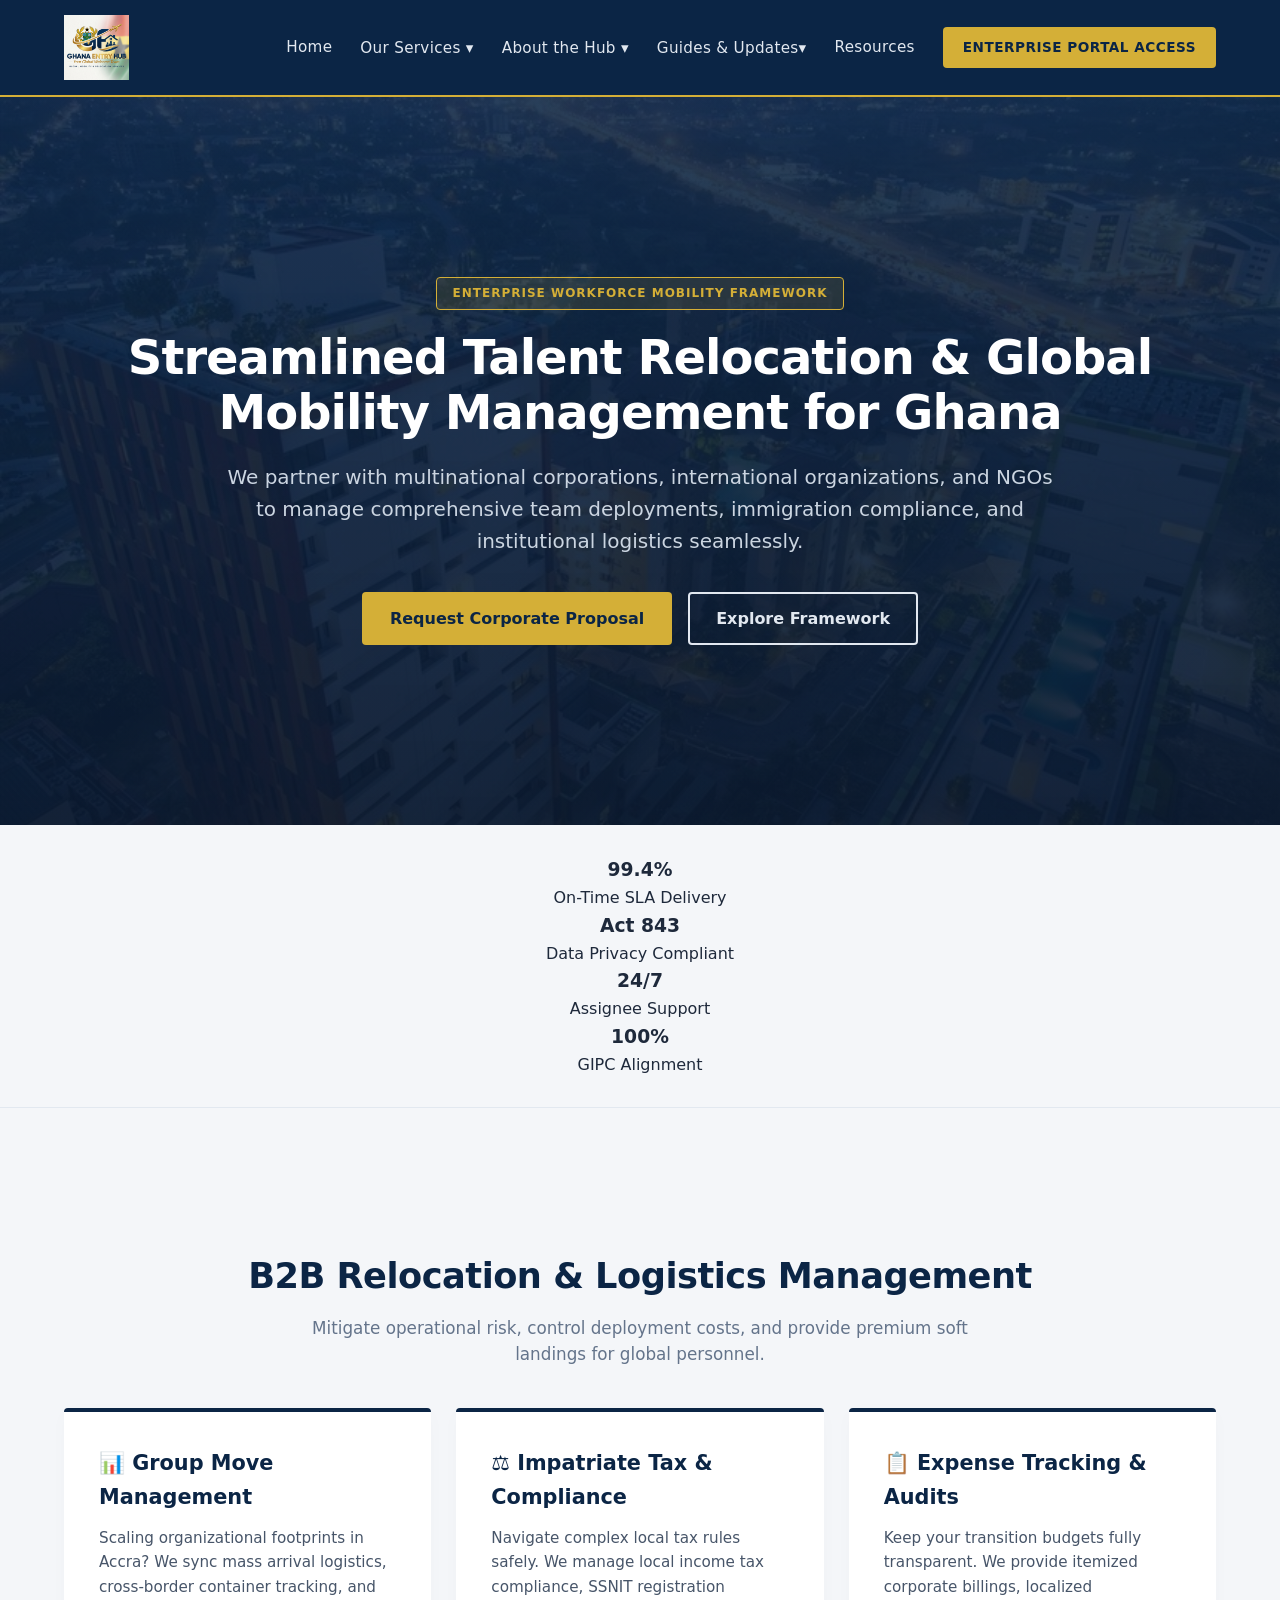
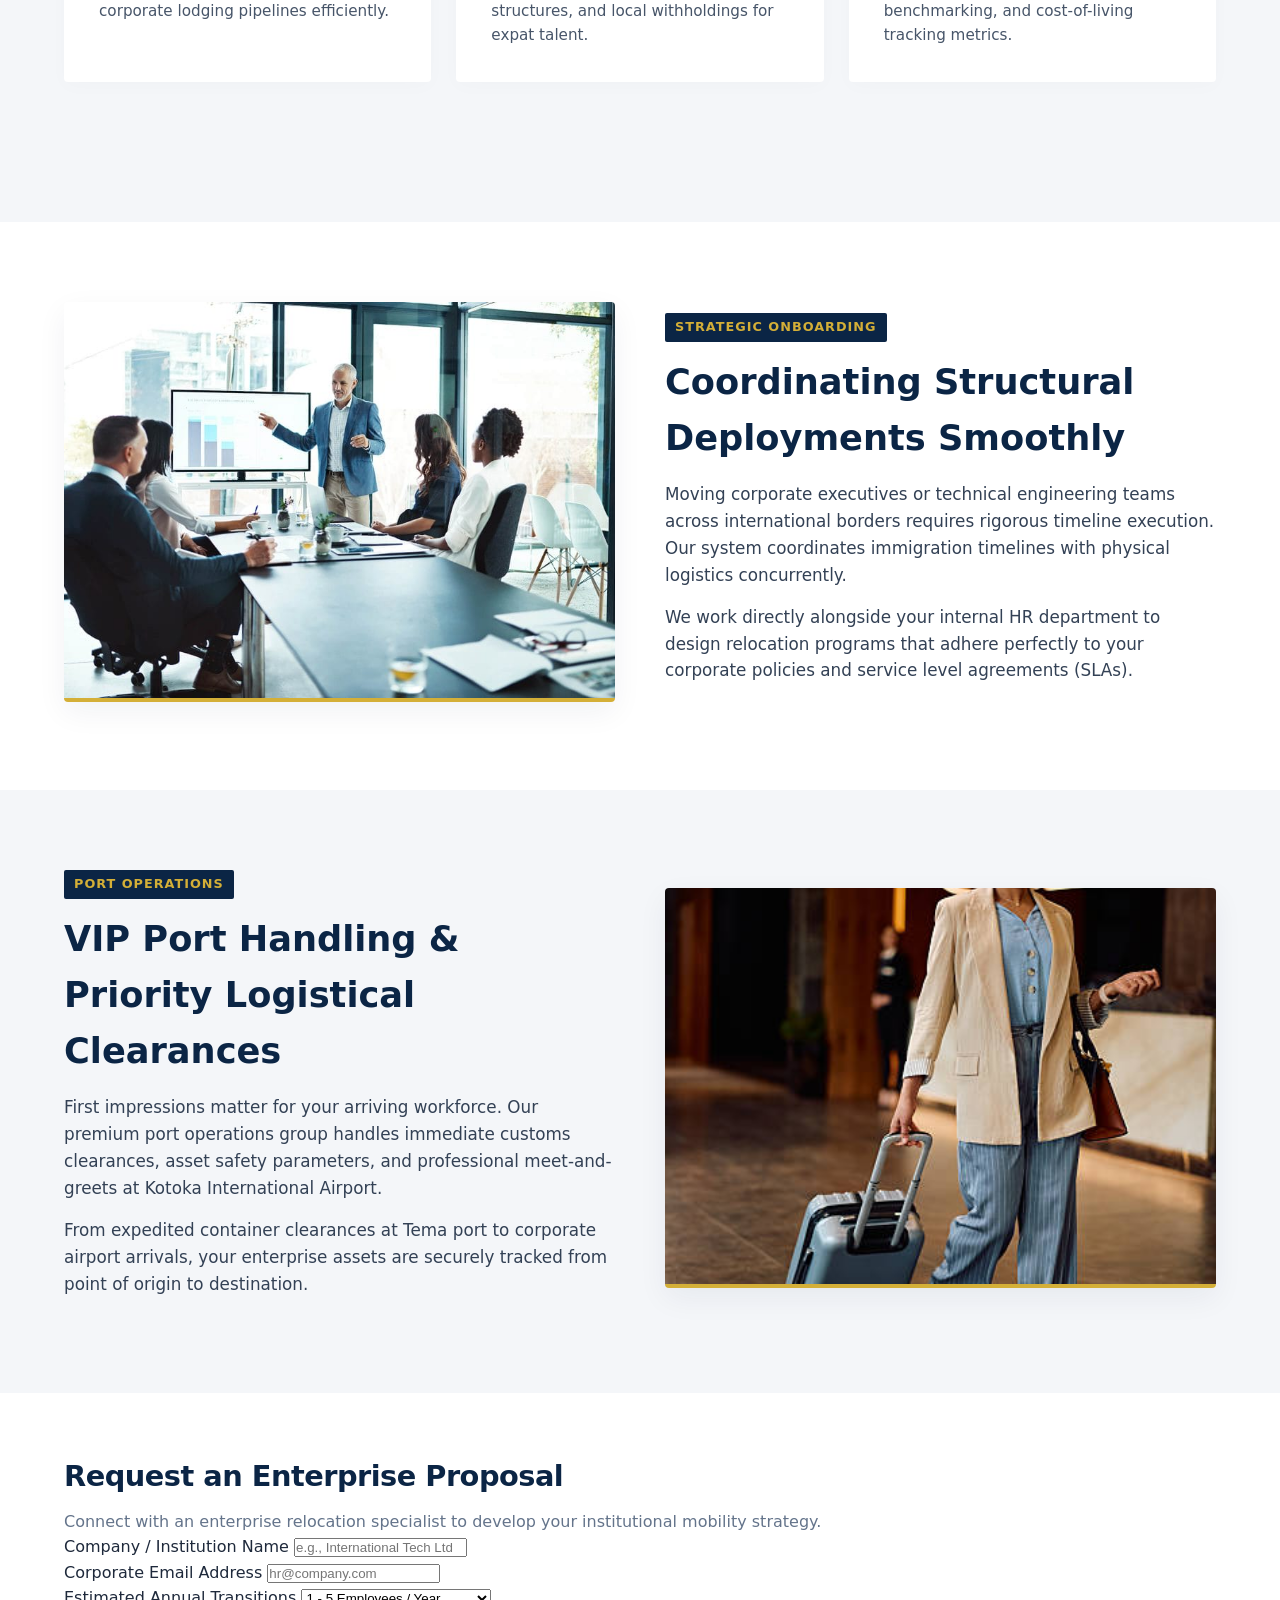
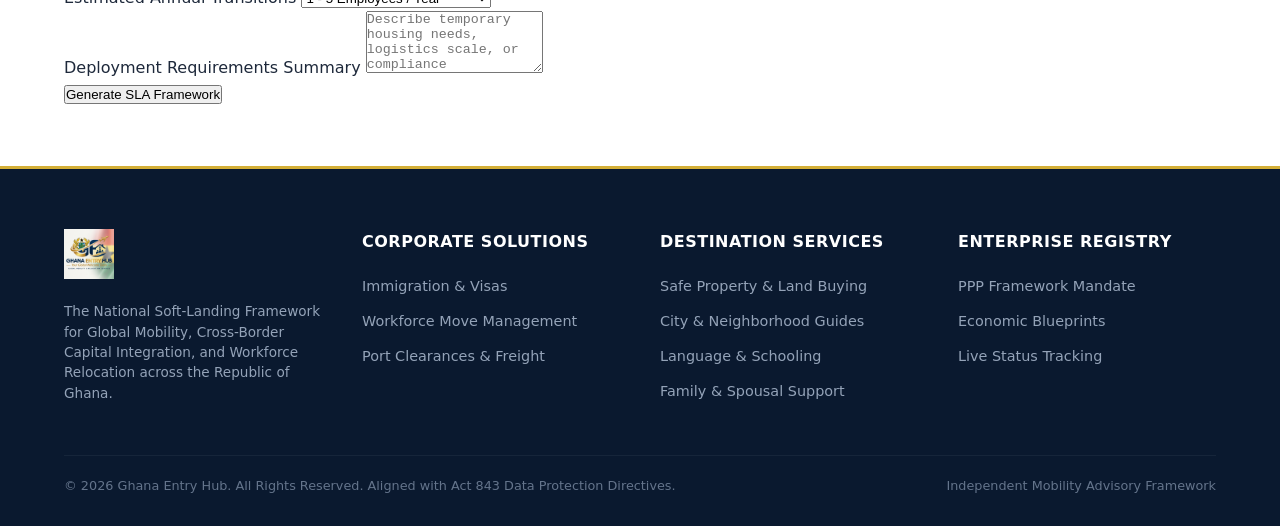
==== corporate-mobility.html @ da9f439f "feat: complete global mobility migration and integrate master corporate footer across structural pag" ====
<!DOCTYPE html>
<html lang="en">
<head>
    <meta charset="UTF-8">
    <meta name="viewport" content="width=device-width, initial-scale=1.0">
    <title>Corporate Move Management & Global Mobility | Ghana Entry Hub</title>
    <meta name="description" content="Streamlined workforce relocation, corporate tax compliance, and end-to-end global mobility management for multinational companies and organizations in Ghana.">
    <link rel="stylesheet" href="style.css">
</head>
<body>

    <!-- Institutional Header Navigation Bar -->
    <nav class="site-navbar">
        <div class="nav-container">
            <a href="index.html" class="logo-link">
                <img src="assets/Ghanaentryhub-logo.jpg.jpg" alt="Ghana Entry Hub Emblem" class="site-logo">
            </a>
            <div class="nav-links-right">
                <a href="index.html" class="nav-item">Home</a>
                
                <!-- Global Mobility Services Dropdown Node -->
<div class="nav-dropdown">
    <a href="#" class="nav-item dropbtn">Our Services ▾</a>
    <div class="dropdown-content">
        <!-- Technical & B2B Compliance Paths -->
        <a href="immigration.html">Immigration & Visa Policy</a>
        <a href="corporate-mobility.html">Corporate Relocation & VIP Support</a>
        <a href="move-logistics.html">Move Logistics & Port Clearance</a>
        
        <!-- Lifestyle & Relocation Paths -->
        <a href="real-estate.html">Safe Property & Land Buying</a>
        <a href="neighborhoods.html">City & Neighborhood Guides</a>
        <a href="education.html">Language & School Enrollment</a>
        <a href="family-integration.html">Family & Spousal Support</a>
    </div>
</div>


                <div class="nav-dropdown">
                    <a href="#" class="nav-item dropbtn">About the Hub ▾</a>
                    <div class="dropdown-content">
                        <a href="index.html#nkrumah-doctrine">The Nkrumah Doctrine & Mission</a>
                        <a href="partnership-mandate.html">Public-Private Partnership Mandate</a>
                    </div>
                </div>

                <!-- Legislative Updates Node -->
                <div class="nav-dropdown">
                    <a href="#" class="nav-item dropbtn"> Guides & Updates▾</a>
                    <div class="dropdown-content">
                        <a href="resources.html">National Economic Repository (Blueprints)</a>
                        <a href="immigration.html#act-843">Act 843 Regulatory Compliance Bulletins</a>
                    </div>
                </div>
                <a href="resources.html" class="nav-item">Resources</a>
                <a href="#proposals" class="btn-nav-cta">Enterprise Portal Access</a>
            </div>
        </div>
    </nav>

    <!-- Corporate Mobility Hero Module -->
    <header class="hero-gateway" style="background: linear-gradient(rgba(11, 37, 69, 0.88), rgba(10, 25, 47, 0.93)), url('assets/corporate-hero.jpg.jpg') no-repeat center center/cover;">
        <div class="container">
            <span class="badge-state">Enterprise Workforce Mobility Framework</span>
            <h1>Streamlined Talent Relocation & Global Mobility Management for Ghana</h1>
            <p>We partner with multinational corporations, international organizations, and NGOs to manage comprehensive team deployments, immigration compliance, and institutional logistics seamlessly.</p>
            <div class="cta-group">
                <a href="#proposals" class="btn-primary-blueprint">Request Corporate Proposal</a>
                <a href="#features" class="btn-secondary-blueprint">Explore Framework</a>
            </div>
        </div>
    </header>

    <!-- Numeric Trust Board -->
    <div class="alignment-console metrics-theme">
        <div class="metrics-row">
            <div class="metric-node">
                <h3>99.4%</h3>
                <span>On-Time SLA Delivery</span>
            </div>
            <div class="metric-node">
                <h3>Act 843</h3>
                <span>Data Privacy Compliant</span>
            </div>
            <div class="metric-node">
                <h3>24/7</h3>
                <span>Assignee Support</span>
            </div>
            <div class="metric-node">
                <h3>100%</h3>
                <span>GIPC Alignment</span>
            </div>
        </div>
    </div>

    <!-- Core Enterprise Mobility Matrix -->
    <section id="features" class="matrix-section">
        <div class="container">
            <h2 class="section-title">B2B Relocation & Logistics Management</h2>
            <p class="section-subtitle">Mitigate operational risk, control deployment costs, and provide premium soft landings for global personnel.</p>
            
            <div class="matrix-grid">
                <!-- Service Card 1 -->
                <div class="framework-card">
                    <h3>📊 Group Move Management</h3>
                    <p>Scaling organizational footprints in Accra? We sync mass arrival logistics, cross-border container tracking, and corporate lodging pipelines efficiently.</p>
                </div>
                <!-- Service Card 2 -->
                <div class="framework-card">
                    <h3>⚖️ Impatriate Tax & Compliance</h3>
                    <p>Navigate complex local tax rules safely. We manage local income tax compliance, SSNIT registration structures, and local withholdings for expat talent.</p>
                </div>
                <!-- Service Card 3 -->
                <div class="framework-card">
                    <h3>📋 Expense Tracking & Audits</h3>
                    <p>Keep your transition budgets fully transparent. We provide itemized corporate billings, localized benchmarking, and cost-of-living tracking metrics.</p>
                </div>
            </div>
        </div>
    </section>

    <!-- Operational Split-Screen Modules -->
    <section class="split-framework-section">
        <div class="container-split">
            <div class="split-image">
                <img src="assets/group-move.jpg.jpg" alt="Corporate global mobility onboarding strategies">
            </div>
            <div class="split-text">
                <span class="institution-tag">Strategic Onboarding</span>
                <h2>Coordinating Structural Deployments Smoothly</h2>
                <p>Moving corporate executives or technical engineering teams across international borders requires rigorous timeline execution. Our system coordinates immigration timelines with physical logistics concurrently.</p>
                <p>We work directly alongside your internal HR department to design relocation programs that adhere perfectly to your corporate policies and service level agreements (SLAs).</p>
            </div>
        </div>
    </section>

    <section class="split-framework-section alt-bg">
        <div class="container-split" style="direction: rtl;">
            <div class="split-image" style="direction: ltr;">
                <img src="assets/airport-handling.jpg.jpg" alt="VIP secure transfer protocols at Kotoka Airport">
            </div>
            <div class="split-text" style="direction: ltr;">
                <span class="institution-tag">Port Operations</span>
                <h2>VIP Port Handling & Priority Logistical Clearances</h2>
                <p>First impressions matter for your arriving workforce. Our premium port operations group handles immediate customs clearances, asset safety parameters, and professional meet-and-greets at Kotoka International Airport.</p>
                <p>From expedited container clearances at Tema port to corporate airport arrivals, your enterprise assets are securely tracked from point of origin to destination.</p>
            </div>
        </div>
    </section>

    <!-- B2B Procurement Form Module -->
    <section id="proposals" class="procurement-panel">
        <div class="container">
            <div class="form-card-anchor">
                <h2 class="section-title" style="font-size: 1.8rem; text-align: left;">Request an Enterprise Proposal</h2>
                <p style="color: var(--text-muted); margin-top: 5px;">Connect with an enterprise relocation specialist to develop your institutional mobility strategy.</p>
                
                <form class="corporate-intake-form">
                    <div class="form-row-node">
                        <label>Company / Institution Name</label>
                        <input type="text" placeholder="e.g., International Tech Ltd" required>
                    </div>
                    <div class="form-row-node">
                        <label>Corporate Email Address</label>
                        <input type="email" placeholder="hr@company.com" required>
                    </div>
                    <div class="form-row-node">
                        <label>Estimated Annual Transitions</label>
                        <select required>
                            <option value="1-5">1 - 5 Employees / Year</option>
                            <option value="6-20">6 - 20 Employees / Year</option>
                            <option value="20+">20+ Enterprise Scale Moves</option>
                        </select>
                    </div>
                    <div class="form-row-node">
                        <label>Deployment Requirements Summary</label>
                        <textarea rows="4" placeholder="Describe temporary housing needs, logistics scale, or compliance consultation windows..."></textarea>
                    </div>
                    <button type="submit" class="btn-form-submit">Generate SLA Framework</button>
                </form>
            </div>
        </div>
    </section>
     <!-- Master Institutional Footer -->
    <footer class="site-footer">
        <div class="footer-container">
            <div class="footer-brand">
                <img src="assets/Ghanaentryhub-logo.jpg.jpg" alt="Ghana Entry Hub Emblem" style="height: 50px; width: auto; object-fit: contain;">
                <p>The National Soft-Landing Framework for Global Mobility, Cross-Border Capital Integration, and Workforce Relocation across the Republic of Ghana.</p>
            </div>
            <div class="footer-links-col">
                <h4>Corporate Solutions</h4>
                <ul>
                    <li><a href="immigration.html">Immigration & Visas</a></li>
                    <li><a href="corporate-mobility.html">Workforce Move Management</a></li>
                    <li><a href="move-logistics.html">Port Clearances & Freight</a></li>
                </ul>
            </div>
            <div class="footer-links-col">
                <h4>Destination Services</h4>
                <ul>
                    <li><a href="real-estate.html">Safe Property & Land Buying</a></li>
                    <li><a href="neighborhoods.html">City & Neighborhood Guides</a></li>
                    <li><a href="education.html">Language & Schooling</a></li>
                    <li><a href="family-integration.html">Family & Spousal Support</a></li>
                </ul>
            </div>
            <div class="footer-links-col">
                <h4>Enterprise Registry</h4>
                <ul>
                    <li><a href="partnership-mandate.html">PPP Framework Mandate</a></li>
                    <li><a href="resources.html">Economic Blueprints</a></li>
                    <li><a href="visa-tracking.html">Live Status Tracking</a></li>
                </ul>
            </div>
        </div>
        <div class="footer-bottom">
            <p>&copy; 2026 Ghana Entry Hub. All Rights Reserved. Aligned with Act 843 Data Protection Directives.</p>
            <p>Independent Mobility Advisory Framework</p>
        </div>
    </footer>

</body>
</html>
---- style.css ----
/* ==========================================================================
   GHANA ENTRY HUB - UNIFIED GLOBAL BRAND SHEET (style.css)
   ========================================================================== */

:root {
  --primary: #0B2545;       /* Institutional Navy Blue */
  --secondary: #D4AF37;     /* Dignified Gold Accent */
  --dark: #0A192F;          /* Deep Administration Matte */
  --light: #F4F6F9;         /* Sovereign Ministry Grey */
  --white: #FFFFFF;
  --text-dark: #1E293B;
  --text-muted: #64748B;
}

* {
  box-sizing: border-box;
  margin: 0;
  padding: 0;
}

body {
  font-family: 'Segoe UI', system-ui, -apple-system, sans-serif;
  line-height: 1.6;
  color: var(--text-dark);
  background-color: var(--white);
}

/* --- Institutional Header Navigation Bar --- */
.site-navbar {
  background-color: var(--primary);
  padding: 15px 0;
  border-bottom: 2px solid var(--secondary);
  position: sticky;
  top: 0;
  z-index: 10000;
  width: 100%;
}

.nav-container {
  width: 90%;
  max-width: 1200px;
  margin: 0 auto;
  display: flex;
  align-items: center;
  justify-content: space-between;
}

.site-logo {
  height: 65px;
  width: auto;
  display: block;
  object-fit: contain;
}

.logo-link {
  display: inline-block;
}

.nav-links-right {
  display: flex;
  align-items: center;
  gap: 28px; /* Optimized spacing for corporate dropdown layout */
}

.nav-item {
  color: #E2E8F0;
  text-decoration: none;
  font-weight: 500;
  font-size: 0.95rem;
  letter-spacing: 0.3px;
  transition: color 0.2s ease;
}

.nav-item:hover, .nav-item.active {
  color: var(--secondary);
}

.btn-nav-cta {
  background-color: var(--secondary);
  color: var(--primary);
  padding: 10px 20px;
  text-decoration: none;
  font-weight: 700;
  border-radius: 4px;
  font-size: 0.85rem;
  text-transform: uppercase;
  letter-spacing: 0.5px;
  transition: opacity 0.2s ease;
}

.btn-nav-cta:hover {
  opacity: 0.9;
}

/* --- Corporate Dropdown Architecture (Cartus/SIRVA Style Alignment) --- */
.nav-dropdown {
  position: relative;
  display: inline-block;
}

.dropbtn {
  cursor: pointer;
  padding: 5px 0;
}

.dropdown-content {
  display: none;
  position: absolute;
  background-color: var(--primary);
  min-width: 280px;
  box-shadow: 0px 8px 24px rgba(10, 25, 47, 0.15);
  border: 1px solid rgba(255, 255, 255, 0.1);
  border-top: 3px solid var(--secondary);
  border-radius: 4px;
  z-index: 10001;
  top: 100%;
  left: 0;
  margin-top: 10px;
}

.dropdown-content a {
  color: #E2E8F0;
  padding: 12px 20px;
  text-decoration: none;
  display: block;
  font-size: 0.88rem;
  font-weight: 500;
  transition: all 0.2s ease;
  border-bottom: 1px solid rgba(255, 255, 255, 0.05);
}

.dropdown-content a:last-child {
  border-bottom: none;
}

.dropdown-content a:hover {
  background-color: var(--dark);
  color: var(--secondary);
  padding-left: 25px;
}

/* Activate Toggle Handshake on Hover */
.nav-dropdown:hover .dropdown-content {
  display: block;
}

/* --- Core Layout Containers --- */
.container {
  width: 90%;
  max-width: 1200px;
  margin: 0 auto;
  padding: 60px 0;
}

.section-title {
  text-align: center;
  font-size: 2.2rem;
  font-weight: 800;
  color: var(--primary);
  margin-bottom: 10px;
  letter-spacing: -0.5px;
}

.section-subtitle {
  text-align: center;
  color: var(--text-muted);
  max-width: 700px;
  margin: 0 auto 40px auto;
  font-size: 1.05rem;
}

/* --- Sovereign Hero Portal Layout --- */
header.hero-gateway {
  background: linear-gradient(rgba(11, 37, 69, 0.9), rgba(10, 25, 47, 0.92)), 
              url('assets/executive-arrives-droping-off-plane.jpg.jpg') no-repeat center center/cover;
  color: var(--white);
  text-align: center;
  padding: 120px 0;
}

.badge-state {
  background: rgba(212, 175, 55, 0.12);
  color: var(--secondary);
  border: 1px solid var(--secondary);
  padding: 6px 16px;
  border-radius: 4px;
  font-weight: 700;
  font-size: 0.75rem;
  text-transform: uppercase;
  letter-spacing: 1px;
  display: inline-block;
  margin-bottom: 20px;
}

header.hero-gateway h1 {
  font-size: 3rem;
  margin-bottom: 20px;
  font-weight: 800;
  line-height: 1.15;
  letter-spacing: -1px;
}

header.hero-gateway p {
  font-size: 1.25rem;
  max-width: 850px;
  margin: 0 auto 35px auto;
  color: #CBD5E1;
}

.cta-group {
  display: flex;
  gap: 16px;
  justify-content: center;
}

.btn-primary-blueprint {
  background-color: var(--secondary);
  color: var(--primary);
  padding: 14px 28px;
  text-decoration: none;
  font-weight: 700;
  border-radius: 4px;
  font-size: 1rem;
}

.btn-secondary-blueprint {
  border: 2px solid #E2E8F0;
  color: #E2E8F0;
  padding: 12px 26px;
  text-decoration: none;
  font-weight: 700;
  border-radius: 4px;
  font-size: 1rem;
  transition: all 0.2s;
}

.btn-secondary-blueprint:hover {
  background-color: var(--white);
  color: var(--primary);
}

/* --- Institutional Alignment Grid Console --- */
.alignment-console {
  background-color: var(--light);
  padding: 30px 0;
  border-bottom: 1px solid #E2E8F0;
  text-align: center;
}

.alignment-console p {
  font-size: 0.8rem;
  text-transform: uppercase;
  font-weight: 700;
  color: var(--primary);
  letter-spacing: 1.5px;
  margin-bottom: 20px;
}

.logo-alignment-grid {
  display: flex;
  flex-wrap: wrap;
  justify-content: center;
  align-items: center;
  gap: 40px;
  max-width: 1000px;
  margin: 0 auto;
}

.alignment-badge-card {
  display: flex;
  flex-direction: column;
  align-items: center;
  width: 160px;
}

.alignment-logo {
  height: 60px;
  width: auto;
  object-fit: contain;
  filter: grayscale(100%);
  opacity: 0.7;
  transition: all 0.3s ease;
  margin-bottom: 8px;
}

.alignment-badge-card:hover .alignment-logo {
  filter: grayscale(0%);
  opacity: 1;
}

.logo-label {
  font-size: 0.7rem;
  font-weight: 700;
  color: var(--text-muted);
  text-transform: uppercase;
  text-align: center;
}

/* --- Split Framework Columns --- */
.split-framework-section {
  padding: 80px 0;
  background-color: var(--white);
}

.split-framework-section.alt-bg {
  background-color: var(--light);
}

.container-split {
  display: grid;
  grid-template-columns: repeat(auto-fit, minmax(450px, 1fr));
  gap: 50px;
  width: 90%;
  max-width: 1200px;
  margin: 0 auto;
  align-items: center;
}

.split-image img {
  width: 100%;
  height: 400px;
  object-fit: cover;
  border-radius: 4px;
  box-shadow: 0 10px 30px rgba(11, 37, 69, 0.06);
  border-bottom: 4px solid var(--secondary);
}

.split-text .institution-tag {
  color: var(--secondary);
  font-weight: 700;
  text-transform: uppercase;
  font-size: 0.8rem;
  letter-spacing: 1px;
  background-color: var(--primary);
  padding: 4px 10px;
  border-radius: 2px;
  display: inline-block;
  margin-bottom: 12px;
}

.split-text h2 {
  font-size: 2.2rem;
  color: var(--primary);
  margin-bottom: 15px;
  font-weight: 800;
}

.split-text p {
  color: #334155;
  font-size: 1.05rem;
  margin-bottom: 15px;
}

/* --- Framework Matrix System --- */
.matrix-section {
  background-color: var(--light);
  padding: 80px 0;
}

.matrix-grid {
  display: grid;
  grid-template-columns: repeat(auto-fit, minmax(320px, 1fr));
  gap: 25px;
}

.framework-card {
  background: var(--white);
  padding: 35px;
  border-radius: 4px;
  box-shadow: 0 4px 20px rgba(0, 0, 0, 0.02);
  border-top: 4px solid var(--primary);
}

.framework-card h3 {
  margin-bottom: 12px;
  color: var(--primary);
  font-size: 1.3rem;
  font-weight: 700;
}

.framework-card p {
  color: #475569;
  font-size: 0.95rem;
}

.checkmark-matrix-list {
  list-style: none;
  margin-top: 15px;
}

.checkmark-matrix-list li {
  margin-bottom: 10px;
  font-weight: 600;
  color: var(--text-dark);
  font-size: 0.95rem;
}

/* --- Intake Module Grid --- */
.intake-section {
  background: var(--white);
  padding: 80px 0;
}

.intake-container {
  display: grid;
  grid-template-columns: repeat(auto-fit, minmax(450px, 1fr));
  gap: 40px;
  margin-top: 20px;
}

.secure-intake-form {
  background-color: var(--light);
  padding: 35px;
  border-radius: 4px;
  border: 1px solid #E2E8F0;
}

.secure-intake-form h3 {
  margin-bottom: 20px;
  color: var(--primary);
  font-size: 1.35rem;
  border-bottom: 2px solid var(--secondary);
  padding-bottom: 8px;
  font-weight: 700;
}

.secure-intake-form label {
  display: block;
  margin-top: 15px;
  font-weight: 600;
  font-size: 0.85rem;
  color: var(--primary);
  text-transform: uppercase;
}

.secure-intake-form input, .secure-intake-form textarea {
  width: 100%;
  padding: 12px;
  margin-top: 6px;
  border: 1px solid #CBD5E1;
  border-radius: 4px;
  font-size: 1rem;
  background: var(--white);
}

.btn-submit-secure {
  background-color: var(--primary);
  color: var(--white);
  width: 100%;
  padding: 14px;
  border: none;
  border-radius: 4px;
  font-weight: 700;
  font-size: 1rem;
  cursor: pointer;
  margin-top: 25px;
  text-transform: uppercase;
  letter-spacing: 0.5px;
}

.sync-briefing-box {
  background-color: var(--light);
  border: 1px solid #E2E8F0;
  padding: 35px;
  border-radius: 4px;
  display: flex;
  flex-direction: column;
  justify-content: center;
}

.sync-briefing-box h3 {
  font-size: 1.3rem;
  margin-bottom: 12px;
  color: var(--primary);
}

.box-narrative {
  color: #334155;
  font-size: 1rem;
  line-height: 1.6;
  margin-bottom: 15px;
}

.accent-gold-weight {
  color: #B8860B;
  font-weight: 700;
}

.sovereign-security-callout {
  font-size: 0.85rem;
  color: var(--text-dark);
  background: var(--white);
  padding: 15px;
  border-radius: 4px;
  border-left: 4px solid var(--secondary);
  margin-top: 10px;
}

.btn-gateway-manual {
  display: block;
  text-align: center;
  text-decoration: none;
  margin-top: 20px;
  background-color: var(--primary);
  color: var(--white);
  padding: 14px 20px;
  font-weight: 700;
  border-radius: 4px;
  font-size: 1rem;
  text-transform: uppercase;
}

.btn-gateway-manual:hover {
  background-color: var(--dark);
}

.audit-notes {
  font-size: 0.8rem;
  color: var(--text-muted);
  margin-top: 20px;
text-align: center;
}
/* --- Footer Platform --- */
footer.state-footer {
background-color: var(--dark);
color: #94A3B8;
font-size: 0.9rem;
border-top: 4px solid var(--primary);
}
.container-footer {
width: 90%;
max-width: 1200px;
margin: 0 auto;
padding: 30px 0;
text-align: center;
}
/* --- WhatsApp Communications Layer --- */
.whatsapp-communication-channel {
position: fixed;
bottom: 30px;
right: 30px;
background-color: #25D366;
color: var(--white);
text-decoration: none;
padding: 14px 24px;
border-radius: 4px;
display: flex;
align-items: center;
gap: 12px;
font-weight: 700;
font-size: 0.95rem;
box-shadow: 0 8px 24px rgba(37, 211, 102, 0.25);
z-index: 99999;
}
@media (max-width: 992px) {
.logo-alignment-grid { gap: 20px; }
.alignment-badge-card { width: 45%; }
}
@media (max-width: 768px) {
.nav-container { flex-direction: column; gap: 15px; }
.nav-links-right { flex-wrap: wrap; justify-content: center; gap: 15px; }
.container-split { grid-template-columns: 1fr; }
header.hero-gateway h1 { font-size: 2.2rem; }
}
/* --- Master Corporate Footer Sheet --- */
.site-footer {
  background-color: var(--dark);
  border-top: 3px solid var(--secondary);
  color: #CBD5E1;
  padding: 60px 0 30px 0;
  font-size: 0.9rem;
}

.footer-container {
  width: 90%;
  max-width: 1200px;
  margin: 0 auto;
  display: grid;
  grid-template-columns: repeat(auto-fit, minmax(220px, 1fr));
  gap: 40px;
}

.footer-brand p {
  margin-top: 15px;
  font-size: 0.85rem;
  color: #94A3B8;
  line-height: 1.5;
}

.footer-links-col h4 {
  color: var(--white);
  font-size: 1rem;
  font-weight: 700;
  margin-bottom: 20px;
  text-transform: uppercase;
  letter-spacing: 0.5px;
}

.footer-links-col ul {
  list-style: none;
}

.footer-links-col ul li {
  margin-bottom: 12px;
}

.footer-links-col ul li a {
  color: #94A3B8;
  text-decoration: none;
  transition: color 0.2s;
}

.footer-links-col ul li a:hover {
  color: var(--secondary);
}

.footer-bottom {
  width: 90%;
  max-width: 1200px;
  margin: 40px auto 0 auto;
  padding-top: 20px;
  border-top: 1px solid rgba(255, 255, 255, 0.05);
  display: flex;
  justify-content: space-between;
  flex-wrap: wrap;
  gap: 15px;
  font-size: 0.8rem;
  color: #64748B;
}
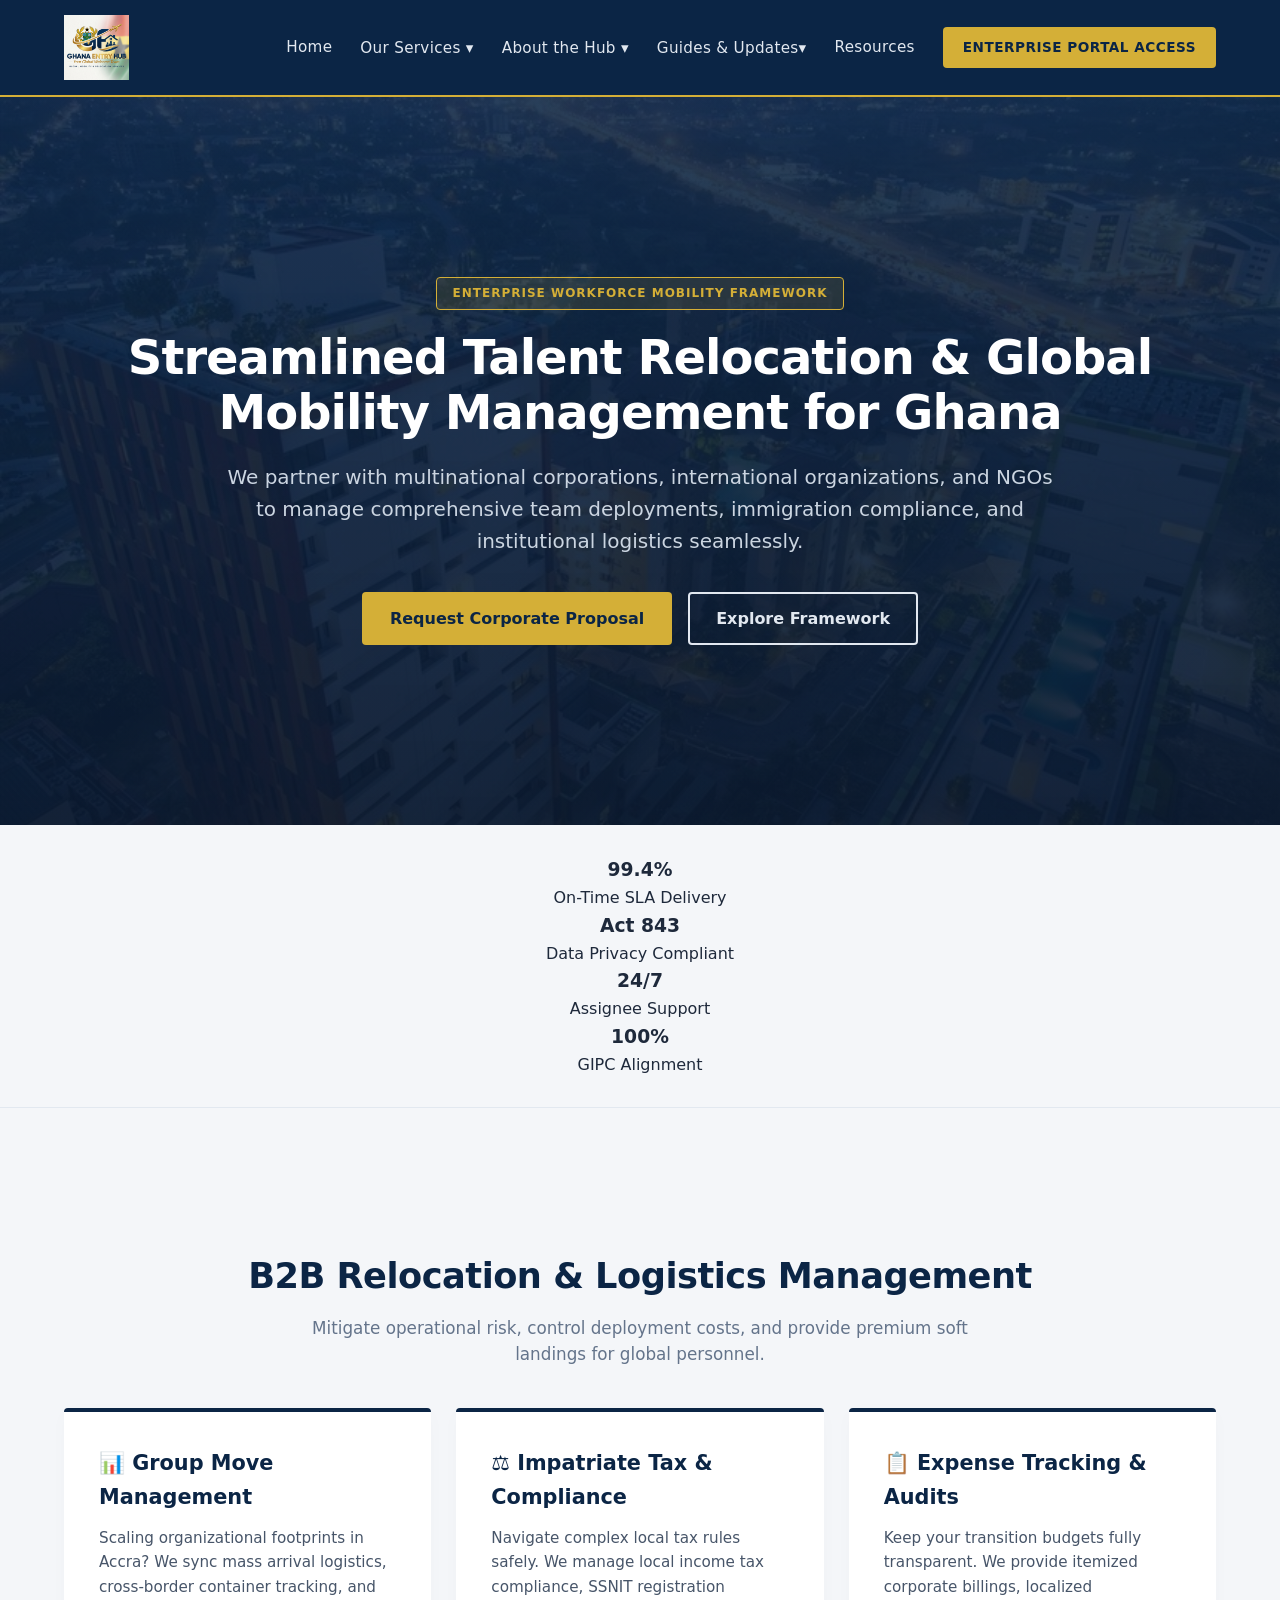
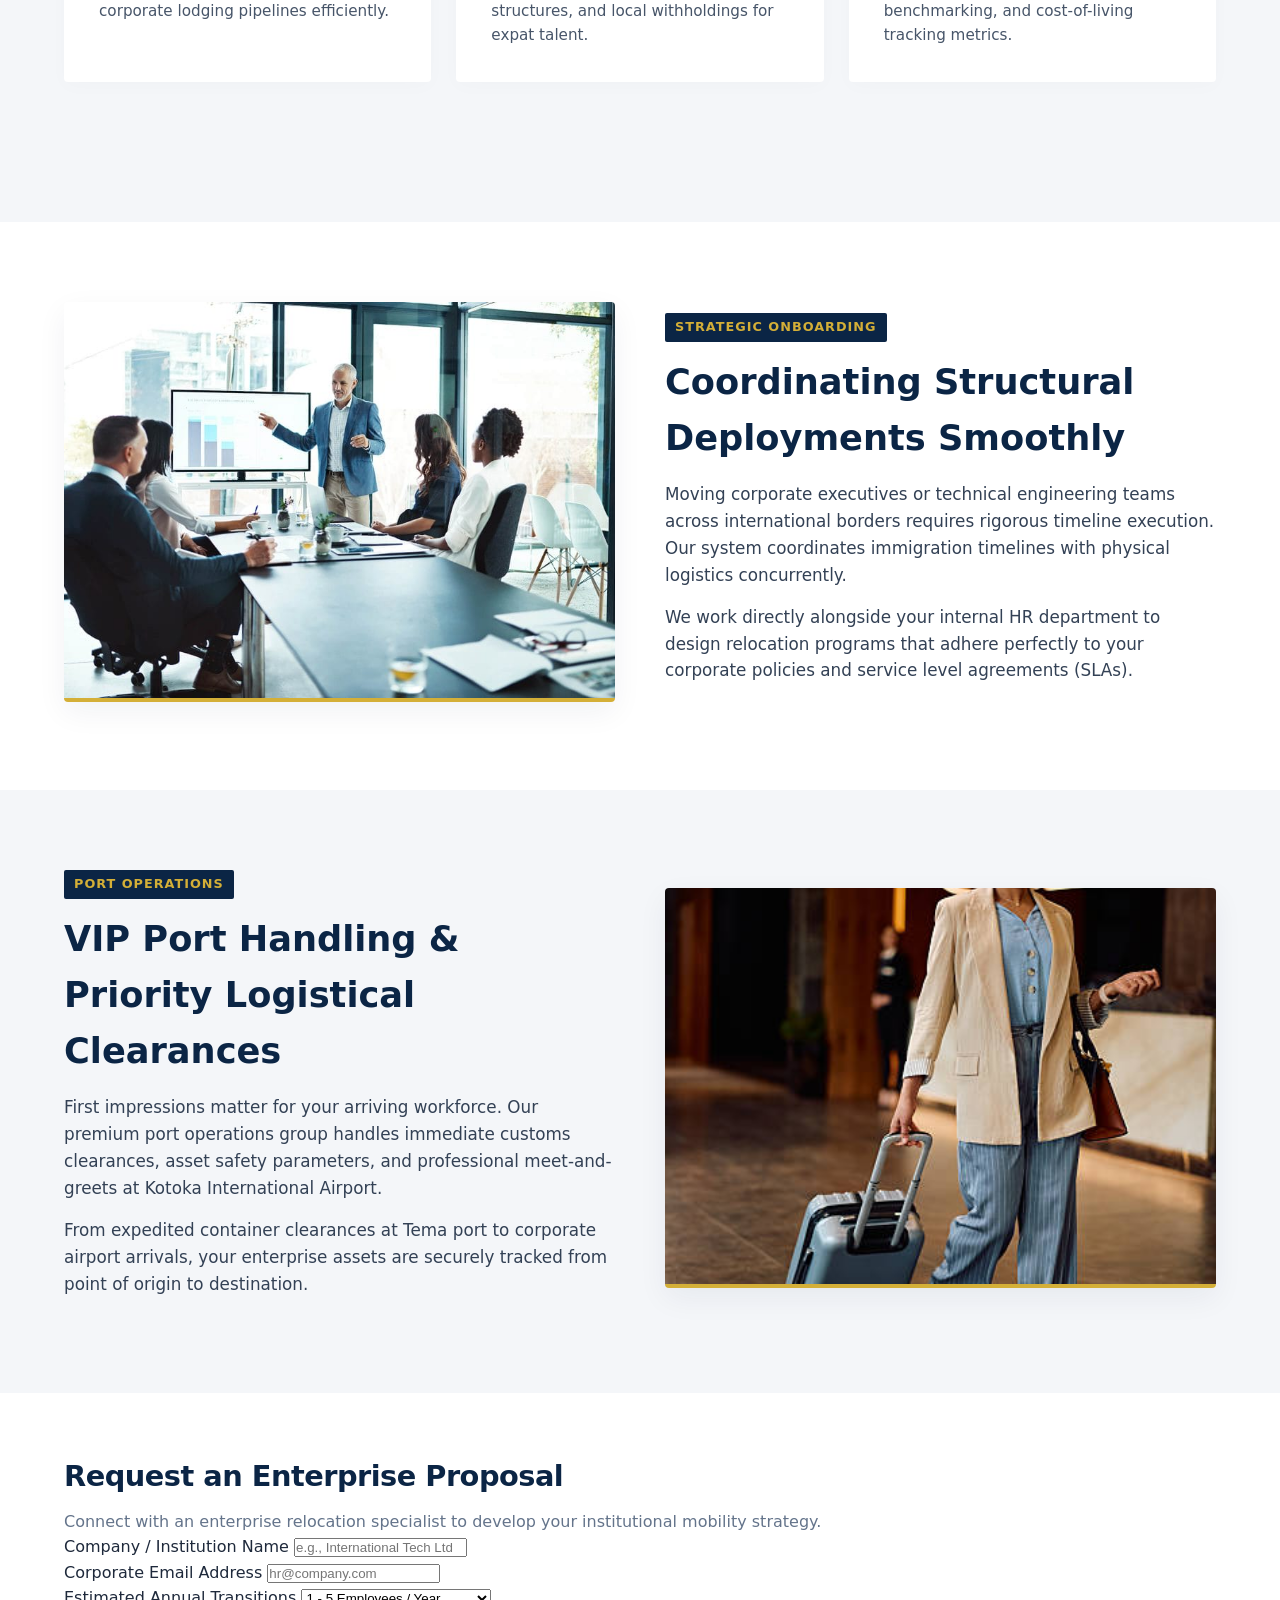
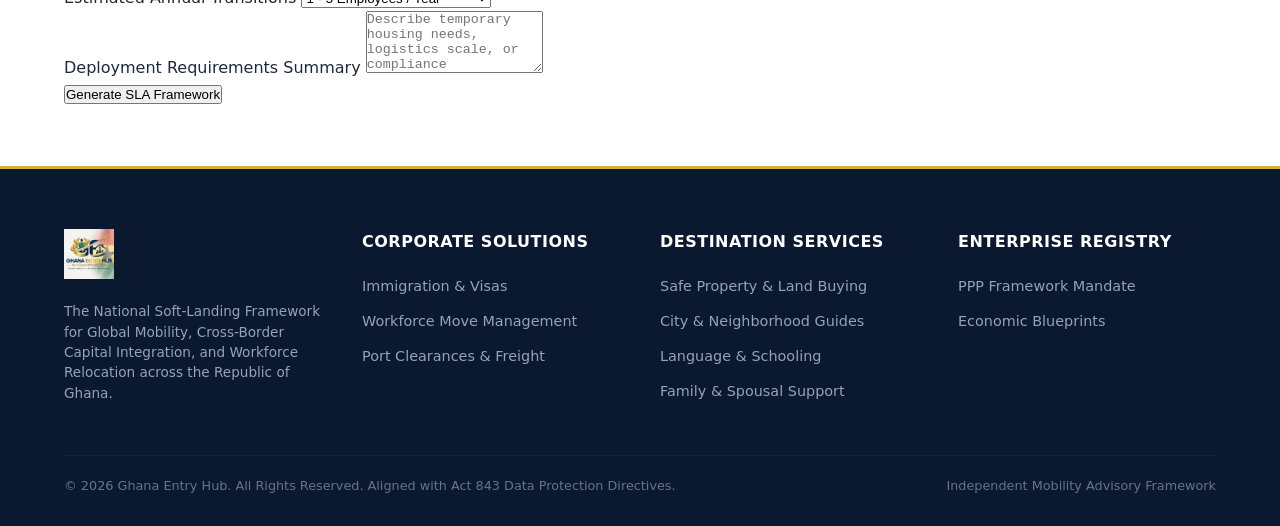
==== commit 026066bb: "build: production rollout of fully linked global mobility architecture and unified layout schemas" ====
--- a/corporate-mobility.html
+++ b/corporate-mobility.html
@@ -210,7 +210,7 @@
                 <ul>
                     <li><a href="partnership-mandate.html">PPP Framework Mandate</a></li>
                     <li><a href="resources.html">Economic Blueprints</a></li>
-                    <li><a href="visa-tracking.html">Live Status Tracking</a></li>
+                    
                 </ul>
             </div>
         </div>
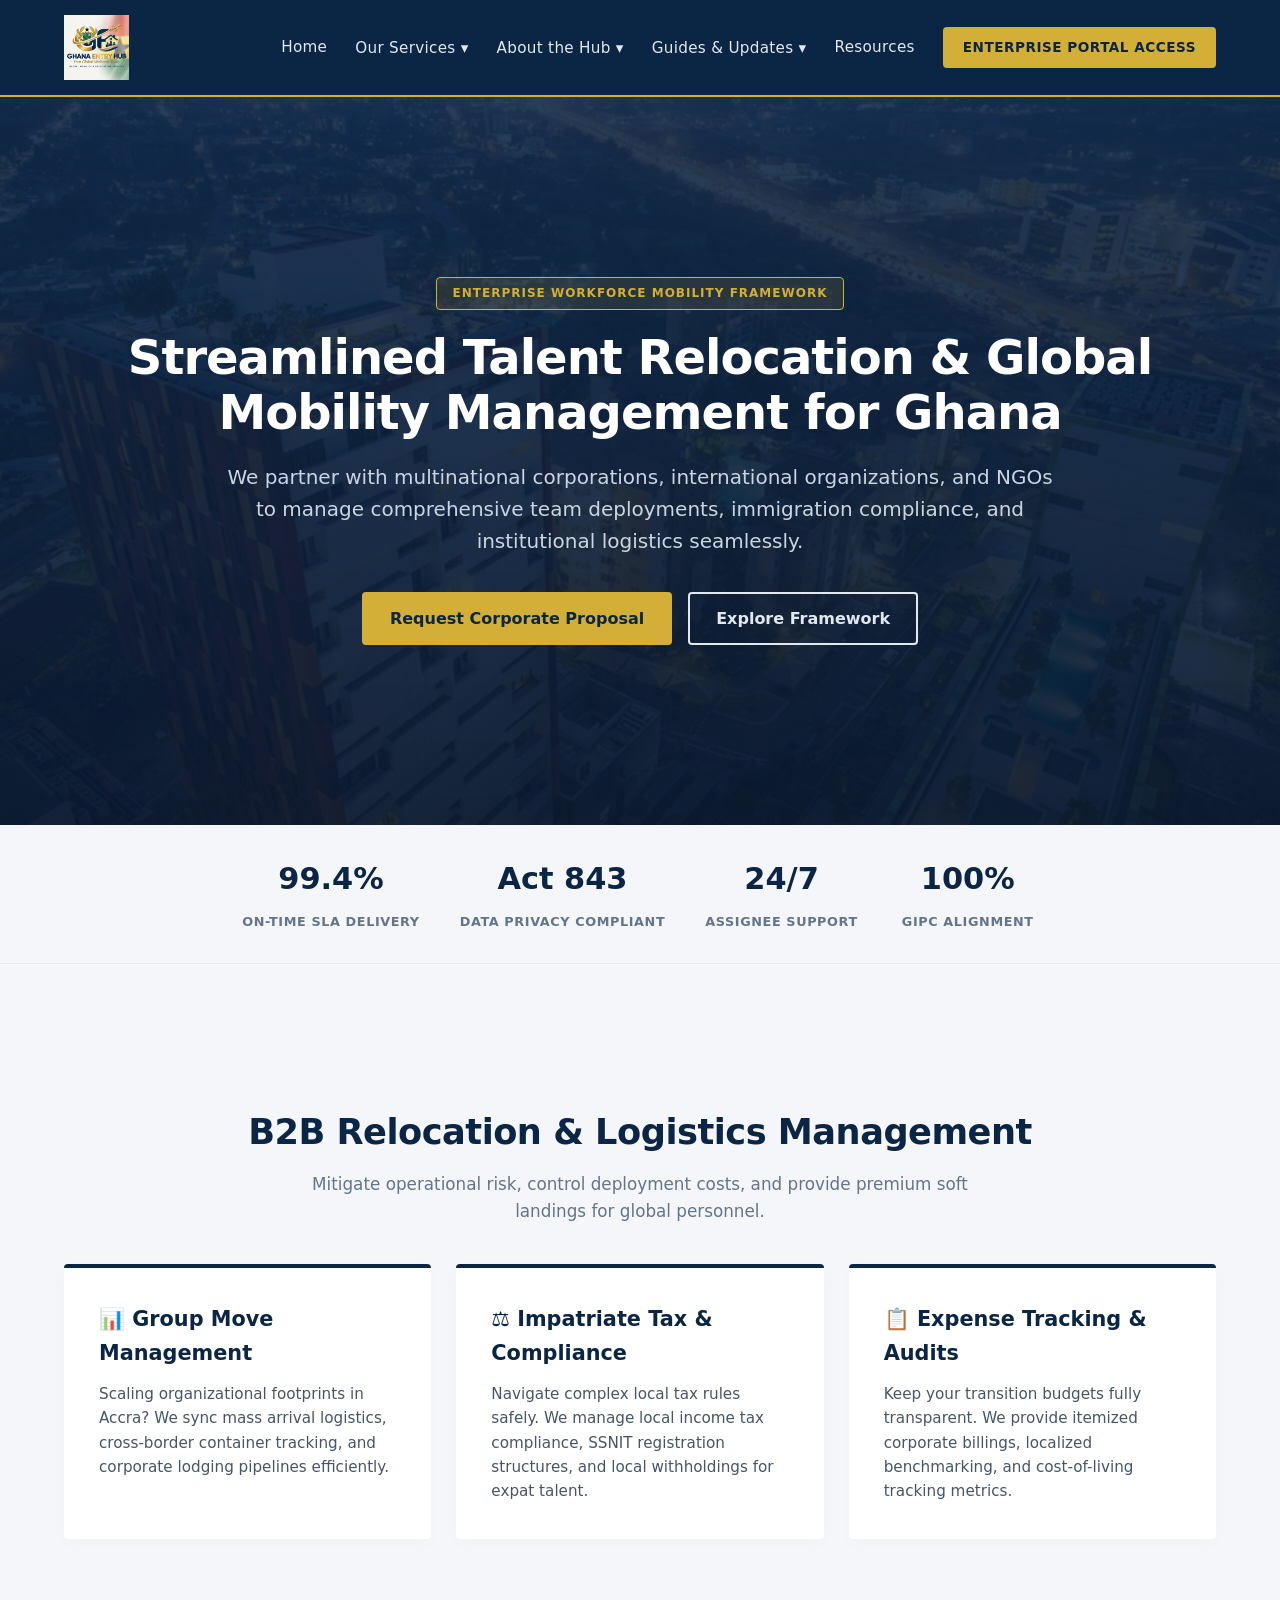
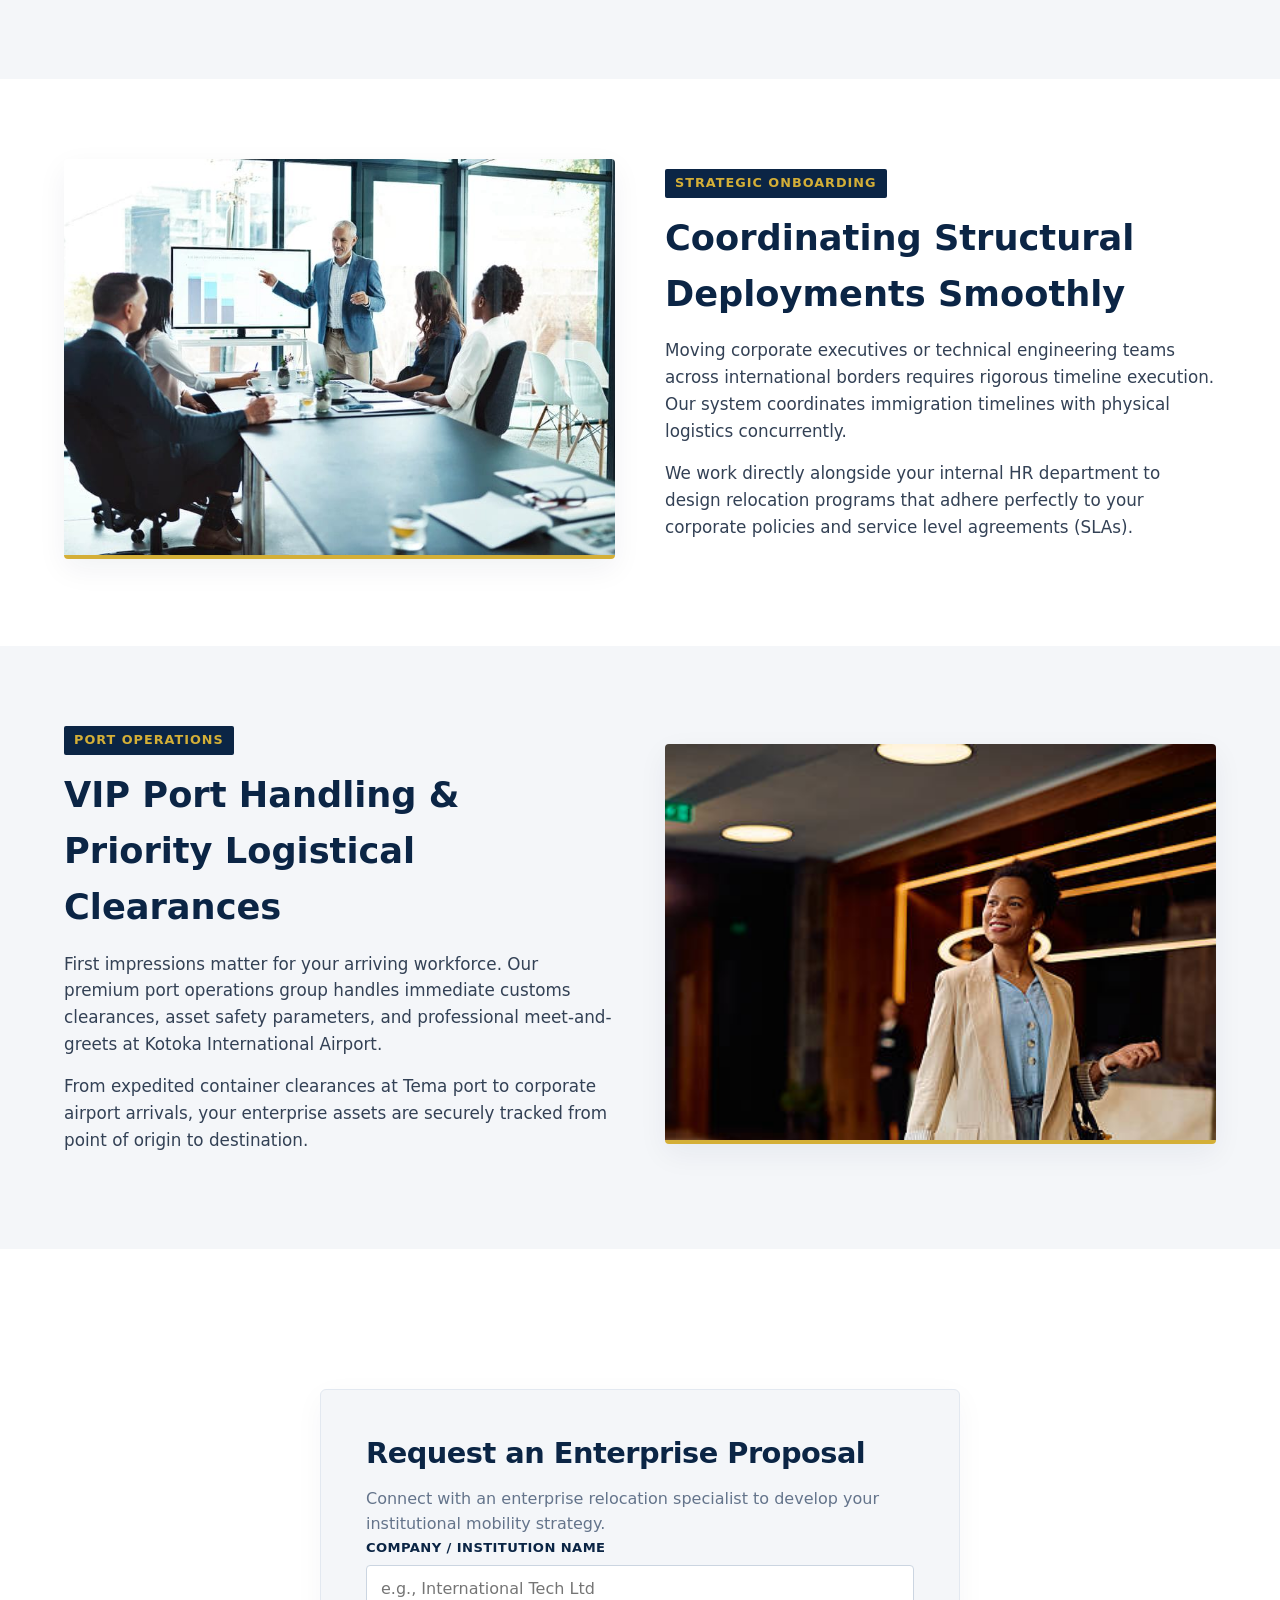
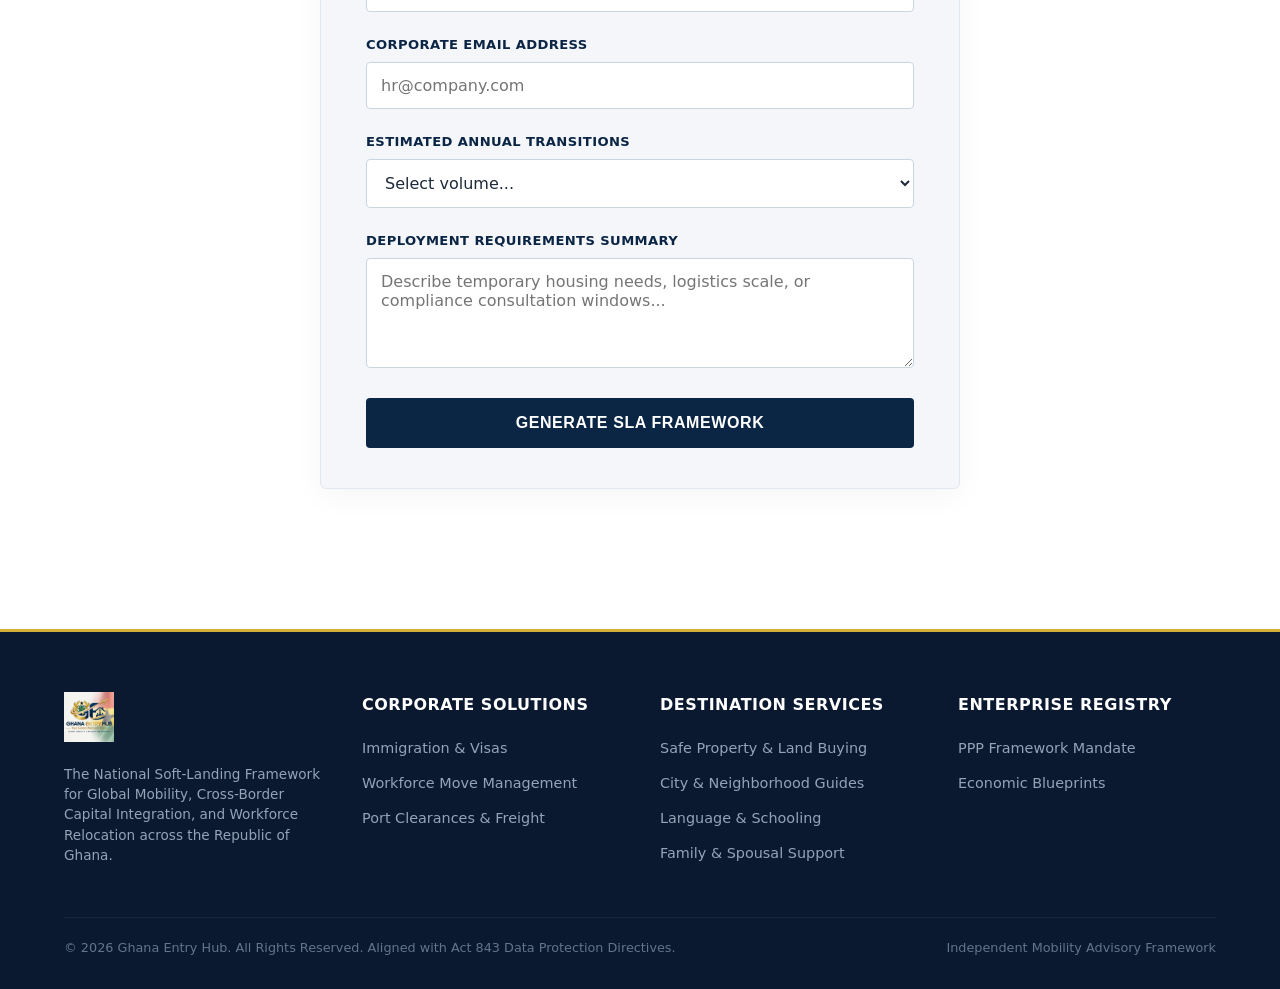
==== commit d512b44f: "Update corporate-mobility page: fix airport image crop and make Generate SLA button functional" ====
--- a/corporate-mobility.html
+++ b/corporate-mobility.html
@@ -1,224 +1,416 @@
 <!DOCTYPE html>
 <html lang="en">
 <head>
-    <meta charset="UTF-8">
-    <meta name="viewport" content="width=device-width, initial-scale=1.0">
-    <title>Corporate Move Management & Global Mobility | Ghana Entry Hub</title>
-    <meta name="description" content="Streamlined workforce relocation, corporate tax compliance, and end-to-end global mobility management for multinational companies and organizations in Ghana.">
-    <link rel="stylesheet" href="style.css">
+  <meta charset="UTF-8">
+  <meta name="viewport" content="width=device-width, initial-scale=1.0">
+  <title>Corporate Move Management & Global Mobility | Ghana Entry Hub</title>
+  <meta name="description" content="Streamlined workforce relocation, corporate tax compliance, and end-to-end global mobility management for multinational companies and organizations in Ghana.">
+  <link rel="stylesheet" href="style.css">
+
+  <!-- ONLY extra styles needed for this page (does not affect other pages) -->
+  <style>
+    /* Metrics row */
+    .metrics-theme .metrics-row {
+      display: flex;
+      flex-wrap: wrap;
+      justify-content: center;
+      gap: 40px;
+      max-width: 1100px;
+      margin: 0 auto;
+      width: 90%;
+    }
+    .metric-node {
+      min-width: 140px;
+    }
+    .metric-node h3 {
+      font-size: 1.9rem;
+      font-weight: 800;
+      color: var(--primary);
+      margin-bottom: 4px;
+    }
+    .metric-node span {
+      font-size: 0.8rem;
+      font-weight: 600;
+      color: var(--text-muted);
+      text-transform: uppercase;
+      letter-spacing: 0.6px;
+    }
+
+    /* Airport image fix – keeps the head visible */
+    .split-image img {
+      object-position: top center;
+    }
+
+    /* Form layout for this page only */
+    .procurement-panel {
+      background: var(--white);
+      padding: 80px 0;
+    }
+    .form-card-anchor {
+      max-width: 640px;
+      margin: 0 auto;
+      background: var(--light);
+      padding: 40px 45px;
+      border-radius: 6px;
+      border: 1px solid #E2E8F0;
+      box-shadow: 0 8px 30px rgba(11, 37, 69, 0.04);
+    }
+    .corporate-intake-form .form-row-node {
+      margin-bottom: 22px;
+    }
+    .corporate-intake-form label {
+      display: block;
+      margin-bottom: 7px;
+      font-weight: 700;
+      font-size: 0.82rem;
+      color: var(--primary);
+      text-transform: uppercase;
+      letter-spacing: 0.4px;
+    }
+    .corporate-intake-form input,
+    .corporate-intake-form select,
+    .corporate-intake-form textarea {
+      width: 100%;
+      padding: 13px 14px;
+      border: 1px solid #CBD5E1;
+      border-radius: 4px;
+      font-size: 1rem;
+      font-family: inherit;
+      background: var(--white);
+      color: var(--text-dark);
+      transition: border-color 0.2s, box-shadow 0.2s;
+    }
+    .corporate-intake-form input:focus,
+    .corporate-intake-form select:focus,
+    .corporate-intake-form textarea:focus {
+      outline: none;
+      border-color: var(--secondary);
+      box-shadow: 0 0 0 3px rgba(212, 175, 55, 0.18);
+    }
+    .corporate-intake-form textarea {
+      resize: vertical;
+      min-height: 110px;
+    }
+
+    /* Generate SLA button */
+    .btn-form-submit {
+      display: block;
+      width: 100%;
+      margin-top: 10px;
+      background-color: var(--primary);
+      color: var(--white);
+      border: none;
+      border-radius: 4px;
+      padding: 16px 24px;
+      font-size: 1rem;
+      font-weight: 700;
+      letter-spacing: 0.6px;
+      text-transform: uppercase;
+      cursor: pointer;
+      transition: background-color 0.2s, transform 0.15s;
+    }
+    .btn-form-submit:hover:not(:disabled) {
+      background-color: var(--dark);
+    }
+    .btn-form-submit:active:not(:disabled) {
+      transform: translateY(1px);
+    }
+    .btn-form-submit:disabled {
+      opacity: 0.7;
+      cursor: not-allowed;
+    }
+
+    /* Success / error feedback */
+    .form-feedback {
+      margin-top: 22px;
+      padding: 18px 20px;
+      border-radius: 4px;
+      font-size: 0.95rem;
+      line-height: 1.5;
+    }
+    .form-feedback.success {
+      background: #ECFDF5;
+      border: 1px solid #A7F3D0;
+      color: #065F46;
+    }
+    .form-feedback.error {
+      background: #FEF2F2;
+      border: 1px solid #FECACA;
+      color: #991B1B;
+    }
+    .form-feedback code {
+      background: rgba(0,0,0,0.06);
+      padding: 2px 6px;
+      border-radius: 3px;
+      font-size: 0.9em;
+    }
+
+    @media (max-width: 768px) {
+      .form-card-anchor {
+        padding: 30px 22px;
+      }
+    }
+  </style>
 </head>
 <body>
 
-    <!-- Institutional Header Navigation Bar -->
-    <nav class="site-navbar">
-        <div class="nav-container">
-            <a href="index.html" class="logo-link">
-                <img src="assets/Ghanaentryhub-logo.jpg.jpg" alt="Ghana Entry Hub Emblem" class="site-logo">
-            </a>
-            <div class="nav-links-right">
-                <a href="index.html" class="nav-item">Home</a>
-                
-                <!-- Global Mobility Services Dropdown Node -->
-<div class="nav-dropdown">
-    <a href="#" class="nav-item dropbtn">Our Services ▾</a>
-    <div class="dropdown-content">
-        <!-- Technical & B2B Compliance Paths -->
-        <a href="immigration.html">Immigration & Visa Policy</a>
-        <a href="corporate-mobility.html">Corporate Relocation & VIP Support</a>
-        <a href="move-logistics.html">Move Logistics & Port Clearance</a>
-        
-        <!-- Lifestyle & Relocation Paths -->
-        <a href="real-estate.html">Safe Property & Land Buying</a>
-        <a href="neighborhoods.html">City & Neighborhood Guides</a>
-        <a href="education.html">Language & School Enrollment</a>
-        <a href="family-integration.html">Family & Spousal Support</a>
-    </div>
+<!-- Institutional Header Navigation Bar -->
+<nav class="site-navbar">
+  <div class="nav-container">
+    <a href="index.html" class="logo-link">
+      <img src="assets/Ghanaentryhub-logo.jpg.jpg" alt="Ghana Entry Hub Emblem" class="site-logo">
+    </a>
+    <div class="nav-links-right">
+      <a href="index.html" class="nav-item">Home</a>
+
+      <div class="nav-dropdown">
+        <a href="#" class="nav-item dropbtn">Our Services ▾</a>
+        <div class="dropdown-content">
+          <a href="immigration.html">Immigration & Visa Policy</a>
+          <a href="corporate-mobility.html">Corporate Relocation & VIP Support</a>
+          <a href="move-logistics.html">Move Logistics & Port Clearance</a>
+          <a href="real-estate.html">Safe Property & Land Buying</a>
+          <a href="neighborhoods.html">City & Neighborhood Guides</a>
+          <a href="education.html">Language & School Enrollment</a>
+          <a href="family-integration.html">Family & Spousal Support</a>
+        </div>
+      </div>
+
+      <div class="nav-dropdown">
+        <a href="#" class="nav-item dropbtn">About the Hub ▾</a>
+        <div class="dropdown-content">
+          <a href="index.html#nkrumah-doctrine">The Nkrumah Doctrine & Mission</a>
+          <a href="partnership-mandate.html">Public-Private Partnership Mandate</a>
+        </div>
+      </div>
+
+      <div class="nav-dropdown">
+        <a href="#" class="nav-item dropbtn">Guides & Updates ▾</a>
+        <div class="dropdown-content">
+          <a href="resources.html">National Economic Repository (Blueprints)</a>
+          <a href="immigration.html#act-843">Act 843 Regulatory Compliance Bulletins</a>
+        </div>
+      </div>
+
+      <a href="resources.html" class="nav-item">Resources</a>
+      <a href="#proposals" class="btn-nav-cta">Enterprise Portal Access</a>
+    </div>
+  </div>
+</nav>
+
+<!-- Corporate Mobility Hero Module -->
+<header class="hero-gateway" style="background: linear-gradient(rgba(11, 37, 69, 0.88), rgba(10, 25, 47, 0.93)), url('assets/corporate-hero.jpg.jpg') no-repeat center center/cover;">
+  <div class="container">
+    <span class="badge-state">Enterprise Workforce Mobility Framework</span>
+    <h1>Streamlined Talent Relocation & Global Mobility Management for Ghana</h1>
+    <p>We partner with multinational corporations, international organizations, and NGOs to manage comprehensive team deployments, immigration compliance, and institutional logistics seamlessly.</p>
+    <div class="cta-group">
+      <a href="#proposals" class="btn-primary-blueprint">Request Corporate Proposal</a>
+      <a href="#features" class="btn-secondary-blueprint">Explore Framework</a>
+    </div>
+  </div>
+</header>
+
+<!-- Numeric Trust Board -->
+<div class="alignment-console metrics-theme">
+  <div class="metrics-row">
+    <div class="metric-node">
+      <h3>99.4%</h3>
+      <span>On-Time SLA Delivery</span>
+    </div>
+    <div class="metric-node">
+      <h3>Act 843</h3>
+      <span>Data Privacy Compliant</span>
+    </div>
+    <div class="metric-node">
+      <h3>24/7</h3>
+      <span>Assignee Support</span>
+    </div>
+    <div class="metric-node">
+      <h3>100%</h3>
+      <span>GIPC Alignment</span>
+    </div>
+  </div>
 </div>
 
-
-                <div class="nav-dropdown">
-                    <a href="#" class="nav-item dropbtn">About the Hub ▾</a>
-                    <div class="dropdown-content">
-                        <a href="index.html#nkrumah-doctrine">The Nkrumah Doctrine & Mission</a>
-                        <a href="partnership-mandate.html">Public-Private Partnership Mandate</a>
-                    </div>
-                </div>
-
-                <!-- Legislative Updates Node -->
-                <div class="nav-dropdown">
-                    <a href="#" class="nav-item dropbtn"> Guides & Updates▾</a>
-                    <div class="dropdown-content">
-                        <a href="resources.html">National Economic Repository (Blueprints)</a>
-                        <a href="immigration.html#act-843">Act 843 Regulatory Compliance Bulletins</a>
-                    </div>
-                </div>
-                <a href="resources.html" class="nav-item">Resources</a>
-                <a href="#proposals" class="btn-nav-cta">Enterprise Portal Access</a>
-            </div>
-        </div>
-    </nav>
-
-    <!-- Corporate Mobility Hero Module -->
-    <header class="hero-gateway" style="background: linear-gradient(rgba(11, 37, 69, 0.88), rgba(10, 25, 47, 0.93)), url('assets/corporate-hero.jpg.jpg') no-repeat center center/cover;">
-        <div class="container">
-            <span class="badge-state">Enterprise Workforce Mobility Framework</span>
-            <h1>Streamlined Talent Relocation & Global Mobility Management for Ghana</h1>
-            <p>We partner with multinational corporations, international organizations, and NGOs to manage comprehensive team deployments, immigration compliance, and institutional logistics seamlessly.</p>
-            <div class="cta-group">
-                <a href="#proposals" class="btn-primary-blueprint">Request Corporate Proposal</a>
-                <a href="#features" class="btn-secondary-blueprint">Explore Framework</a>
-            </div>
-        </div>
-    </header>
-
-    <!-- Numeric Trust Board -->
-    <div class="alignment-console metrics-theme">
-        <div class="metrics-row">
-            <div class="metric-node">
-                <h3>99.4%</h3>
-                <span>On-Time SLA Delivery</span>
-            </div>
-            <div class="metric-node">
-                <h3>Act 843</h3>
-                <span>Data Privacy Compliant</span>
-            </div>
-            <div class="metric-node">
-                <h3>24/7</h3>
-                <span>Assignee Support</span>
-            </div>
-            <div class="metric-node">
-                <h3>100%</h3>
-                <span>GIPC Alignment</span>
-            </div>
-        </div>
-    </div>
-
-    <!-- Core Enterprise Mobility Matrix -->
-    <section id="features" class="matrix-section">
-        <div class="container">
-            <h2 class="section-title">B2B Relocation & Logistics Management</h2>
-            <p class="section-subtitle">Mitigate operational risk, control deployment costs, and provide premium soft landings for global personnel.</p>
-            
-            <div class="matrix-grid">
-                <!-- Service Card 1 -->
-                <div class="framework-card">
-                    <h3>📊 Group Move Management</h3>
-                    <p>Scaling organizational footprints in Accra? We sync mass arrival logistics, cross-border container tracking, and corporate lodging pipelines efficiently.</p>
-                </div>
-                <!-- Service Card 2 -->
-                <div class="framework-card">
-                    <h3>⚖️ Impatriate Tax & Compliance</h3>
-                    <p>Navigate complex local tax rules safely. We manage local income tax compliance, SSNIT registration structures, and local withholdings for expat talent.</p>
-                </div>
-                <!-- Service Card 3 -->
-                <div class="framework-card">
-                    <h3>📋 Expense Tracking & Audits</h3>
-                    <p>Keep your transition budgets fully transparent. We provide itemized corporate billings, localized benchmarking, and cost-of-living tracking metrics.</p>
-                </div>
-            </div>
-        </div>
-    </section>
-
-    <!-- Operational Split-Screen Modules -->
-    <section class="split-framework-section">
-        <div class="container-split">
-            <div class="split-image">
-                <img src="assets/group-move.jpg.jpg" alt="Corporate global mobility onboarding strategies">
-            </div>
-            <div class="split-text">
-                <span class="institution-tag">Strategic Onboarding</span>
-                <h2>Coordinating Structural Deployments Smoothly</h2>
-                <p>Moving corporate executives or technical engineering teams across international borders requires rigorous timeline execution. Our system coordinates immigration timelines with physical logistics concurrently.</p>
-                <p>We work directly alongside your internal HR department to design relocation programs that adhere perfectly to your corporate policies and service level agreements (SLAs).</p>
-            </div>
-        </div>
-    </section>
-
-    <section class="split-framework-section alt-bg">
-        <div class="container-split" style="direction: rtl;">
-            <div class="split-image" style="direction: ltr;">
-                <img src="assets/airport-handling.jpg.jpg" alt="VIP secure transfer protocols at Kotoka Airport">
-            </div>
-            <div class="split-text" style="direction: ltr;">
-                <span class="institution-tag">Port Operations</span>
-                <h2>VIP Port Handling & Priority Logistical Clearances</h2>
-                <p>First impressions matter for your arriving workforce. Our premium port operations group handles immediate customs clearances, asset safety parameters, and professional meet-and-greets at Kotoka International Airport.</p>
-                <p>From expedited container clearances at Tema port to corporate airport arrivals, your enterprise assets are securely tracked from point of origin to destination.</p>
-            </div>
-        </div>
-    </section>
-
-    <!-- B2B Procurement Form Module -->
-    <section id="proposals" class="procurement-panel">
-        <div class="container">
-            <div class="form-card-anchor">
-                <h2 class="section-title" style="font-size: 1.8rem; text-align: left;">Request an Enterprise Proposal</h2>
-                <p style="color: var(--text-muted); margin-top: 5px;">Connect with an enterprise relocation specialist to develop your institutional mobility strategy.</p>
-                
-                <form class="corporate-intake-form">
-                    <div class="form-row-node">
-                        <label>Company / Institution Name</label>
-                        <input type="text" placeholder="e.g., International Tech Ltd" required>
-                    </div>
-                    <div class="form-row-node">
-                        <label>Corporate Email Address</label>
-                        <input type="email" placeholder="hr@company.com" required>
-                    </div>
-                    <div class="form-row-node">
-                        <label>Estimated Annual Transitions</label>
-                        <select required>
-                            <option value="1-5">1 - 5 Employees / Year</option>
-                            <option value="6-20">6 - 20 Employees / Year</option>
-                            <option value="20+">20+ Enterprise Scale Moves</option>
-                        </select>
-                    </div>
-                    <div class="form-row-node">
-                        <label>Deployment Requirements Summary</label>
-                        <textarea rows="4" placeholder="Describe temporary housing needs, logistics scale, or compliance consultation windows..."></textarea>
-                    </div>
-                    <button type="submit" class="btn-form-submit">Generate SLA Framework</button>
-                </form>
-            </div>
-        </div>
-    </section>
-     <!-- Master Institutional Footer -->
-    <footer class="site-footer">
-        <div class="footer-container">
-            <div class="footer-brand">
-                <img src="assets/Ghanaentryhub-logo.jpg.jpg" alt="Ghana Entry Hub Emblem" style="height: 50px; width: auto; object-fit: contain;">
-                <p>The National Soft-Landing Framework for Global Mobility, Cross-Border Capital Integration, and Workforce Relocation across the Republic of Ghana.</p>
-            </div>
-            <div class="footer-links-col">
-                <h4>Corporate Solutions</h4>
-                <ul>
-                    <li><a href="immigration.html">Immigration & Visas</a></li>
-                    <li><a href="corporate-mobility.html">Workforce Move Management</a></li>
-                    <li><a href="move-logistics.html">Port Clearances & Freight</a></li>
-                </ul>
-            </div>
-            <div class="footer-links-col">
-                <h4>Destination Services</h4>
-                <ul>
-                    <li><a href="real-estate.html">Safe Property & Land Buying</a></li>
-                    <li><a href="neighborhoods.html">City & Neighborhood Guides</a></li>
-                    <li><a href="education.html">Language & Schooling</a></li>
-                    <li><a href="family-integration.html">Family & Spousal Support</a></li>
-                </ul>
-            </div>
-            <div class="footer-links-col">
-                <h4>Enterprise Registry</h4>
-                <ul>
-                    <li><a href="partnership-mandate.html">PPP Framework Mandate</a></li>
-                    <li><a href="resources.html">Economic Blueprints</a></li>
-                    
-                </ul>
-            </div>
-        </div>
-        <div class="footer-bottom">
-            <p>&copy; 2026 Ghana Entry Hub. All Rights Reserved. Aligned with Act 843 Data Protection Directives.</p>
-            <p>Independent Mobility Advisory Framework</p>
-        </div>
-    </footer>
+<!-- Core Enterprise Mobility Matrix -->
+<section id="features" class="matrix-section">
+  <div class="container">
+    <h2 class="section-title">B2B Relocation & Logistics Management</h2>
+    <p class="section-subtitle">Mitigate operational risk, control deployment costs, and provide premium soft landings for global personnel.</p>
+    <div class="matrix-grid">
+      <div class="framework-card">
+        <h3>📊 Group Move Management</h3>
+        <p>Scaling organizational footprints in Accra? We sync mass arrival logistics, cross-border container tracking, and corporate lodging pipelines efficiently.</p>
+      </div>
+      <div class="framework-card">
+        <h3>⚖️ Impatriate Tax & Compliance</h3>
+        <p>Navigate complex local tax rules safely. We manage local income tax compliance, SSNIT registration structures, and local withholdings for expat talent.</p>
+      </div>
+      <div class="framework-card">
+        <h3>📋 Expense Tracking & Audits</h3>
+        <p>Keep your transition budgets fully transparent. We provide itemized corporate billings, localized benchmarking, and cost-of-living tracking metrics.</p>
+      </div>
+    </div>
+  </div>
+</section>
+
+<!-- Operational Split-Screen Modules -->
+<section class="split-framework-section">
+  <div class="container-split">
+    <div class="split-image">
+      <img src="assets/group-move.jpg.jpg" alt="Corporate global mobility onboarding strategies">
+    </div>
+    <div class="split-text">
+      <span class="institution-tag">Strategic Onboarding</span>
+      <h2>Coordinating Structural Deployments Smoothly</h2>
+      <p>Moving corporate executives or technical engineering teams across international borders requires rigorous timeline execution. Our system coordinates immigration timelines with physical logistics concurrently.</p>
+      <p>We work directly alongside your internal HR department to design relocation programs that adhere perfectly to your corporate policies and service level agreements (SLAs).</p>
+    </div>
+  </div>
+</section>
+
+<section class="split-framework-section alt-bg">
+  <div class="container-split" style="direction: rtl;">
+    <div class="split-image" style="direction: ltr;">
+      <!-- head is no longer cut off -->
+      <img src="assets/airport-handling.jpg.jpg" alt="VIP secure transfer protocols at the airport">
+    </div>
+    <div class="split-text" style="direction: ltr;">
+      <span class="institution-tag">Port Operations</span>
+      <h2>VIP Port Handling & Priority Logistical Clearances</h2>
+      <p>First impressions matter for your arriving workforce. Our premium port operations group handles immediate customs clearances, asset safety parameters, and professional meet-and-greets at Kotoka International Airport.</p>
+      <p>From expedited container clearances at Tema port to corporate airport arrivals, your enterprise assets are securely tracked from point of origin to destination.</p>
+    </div>
+  </div>
+</section>
+
+<!-- B2B Procurement Form Module -->
+<section id="proposals" class="procurement-panel">
+  <div class="container">
+    <div class="form-card-anchor">
+      <h2 class="section-title" style="font-size: 1.8rem; text-align: left;">Request an Enterprise Proposal</h2>
+      <p style="color: var(--text-muted); margin-top: 5px;">Connect with an enterprise relocation specialist to develop your institutional mobility strategy.</p>
+
+      <form class="corporate-intake-form" id="slaForm" novalidate>
+        <div class="form-row-node">
+          <label for="companyName">Company / Institution Name</label>
+          <input type="text" id="companyName" name="companyName" placeholder="e.g., International Tech Ltd" required>
+        </div>
+
+        <div class="form-row-node">
+          <label for="corporateEmail">Corporate Email Address</label>
+          <input type="email" id="corporateEmail" name="corporateEmail" placeholder="hr@company.com" required>
+        </div>
+
+        <div class="form-row-node">
+          <label for="annualTransitions">Estimated Annual Transitions</label>
+          <select id="annualTransitions" name="annualTransitions" required>
+            <option value="">Select volume...</option>
+            <option value="1-5">1 – 5 Employees / Year</option>
+            <option value="6-20">6 – 20 Employees / Year</option>
+            <option value="20+">20+ Enterprise Scale Moves</option>
+          </select>
+        </div>
+
+        <div class="form-row-node">
+          <label for="requirements">Deployment Requirements Summary</label>
+          <textarea id="requirements" name="requirements" rows="4" placeholder="Describe temporary housing needs, logistics scale, or compliance consultation windows..."></textarea>
+        </div>
+
+        <button type="submit" class="btn-form-submit" id="generateSlaBtn">
+          Generate SLA Framework
+        </button>
+
+        <div id="formFeedback" class="form-feedback" hidden></div>
+      </form>
+    </div>
+  </div>
+</section>
+
+<!-- Master Institutional Footer -->
+<footer class="site-footer">
+  <div class="footer-container">
+    <div class="footer-brand">
+      <img src="assets/Ghanaentryhub-logo.jpg.jpg" alt="Ghana Entry Hub Emblem" style="height: 50px; width: auto; object-fit: contain;">
+      <p>The National Soft-Landing Framework for Global Mobility, Cross-Border Capital Integration, and Workforce Relocation across the Republic of Ghana.</p>
+    </div>
+    <div class="footer-links-col">
+      <h4>Corporate Solutions</h4>
+      <ul>
+        <li><a href="immigration.html">Immigration & Visas</a></li>
+        <li><a href="corporate-mobility.html">Workforce Move Management</a></li>
+        <li><a href="move-logistics.html">Port Clearances & Freight</a></li>
+      </ul>
+    </div>
+    <div class="footer-links-col">
+      <h4>Destination Services</h4>
+      <ul>
+        <li><a href="real-estate.html">Safe Property & Land Buying</a></li>
+        <li><a href="neighborhoods.html">City & Neighborhood Guides</a></li>
+        <li><a href="education.html">Language & Schooling</a></li>
+        <li><a href="family-integration.html">Family & Spousal Support</a></li>
+      </ul>
+    </div>
+    <div class="footer-links-col">
+      <h4>Enterprise Registry</h4>
+      <ul>
+        <li><a href="partnership-mandate.html">PPP Framework Mandate</a></li>
+        <li><a href="resources.html">Economic Blueprints</a></li>
+      </ul>
+    </div>
+  </div>
+  <div class="footer-bottom">
+    <p>&copy; 2026 Ghana Entry Hub. All Rights Reserved. Aligned with Act 843 Data Protection Directives.</p>
+    <p>Independent Mobility Advisory Framework</p>
+  </div>
+</footer>
+
+<script>
+  document.getElementById('slaForm').addEventListener('submit', function (e) {
+    e.preventDefault();
+
+    const company  = document.getElementById('companyName').value.trim();
+    const email    = document.getElementById('corporateEmail').value.trim();
+    const volume   = document.getElementById('annualTransitions').value;
+    const feedback = document.getElementById('formFeedback');
+    const btn      = document.getElementById('generateSlaBtn');
+
+    if (!company || !email || !volume) {
+      feedback.hidden = false;
+      feedback.className = 'form-feedback error';
+      feedback.innerHTML = 'Please complete all required fields before generating the SLA framework.';
+      return;
+    }
+
+    const emailPattern = /^[^\s@]+@[^\s@]+\.[^\s@]+$/;
+    if (!emailPattern.test(email)) {
+      feedback.hidden = false;
+      feedback.className = 'form-feedback error';
+      feedback.innerHTML = 'Please enter a valid corporate email address.';
+      return;
+    }
+
+    btn.disabled = true;
+    btn.textContent = 'Generating Framework…';
+
+    setTimeout(() => {
+      const refId = 'GEH-SLA-' + Date.now().toString().slice(-8);
+
+      feedback.hidden = false;
+      feedback.className = 'form-feedback success';
+      feedback.innerHTML = `
+        <strong>SLA Framework Request Received</strong><br>
+        Reference: <code>${refId}</code><br><br>
+        <strong>${company}</strong> · ${volume} transitions/year<br>
+        A mobility specialist will contact <strong>${email}</strong> within 1 business day with a tailored SLA outline and next-step checklist.
+      `;
+
+      btn.disabled = false;
+      btn.textContent = 'Generate SLA Framework';
+    }, 900);
+  });
+</script>
 
 </body>
-</html>
+</html>
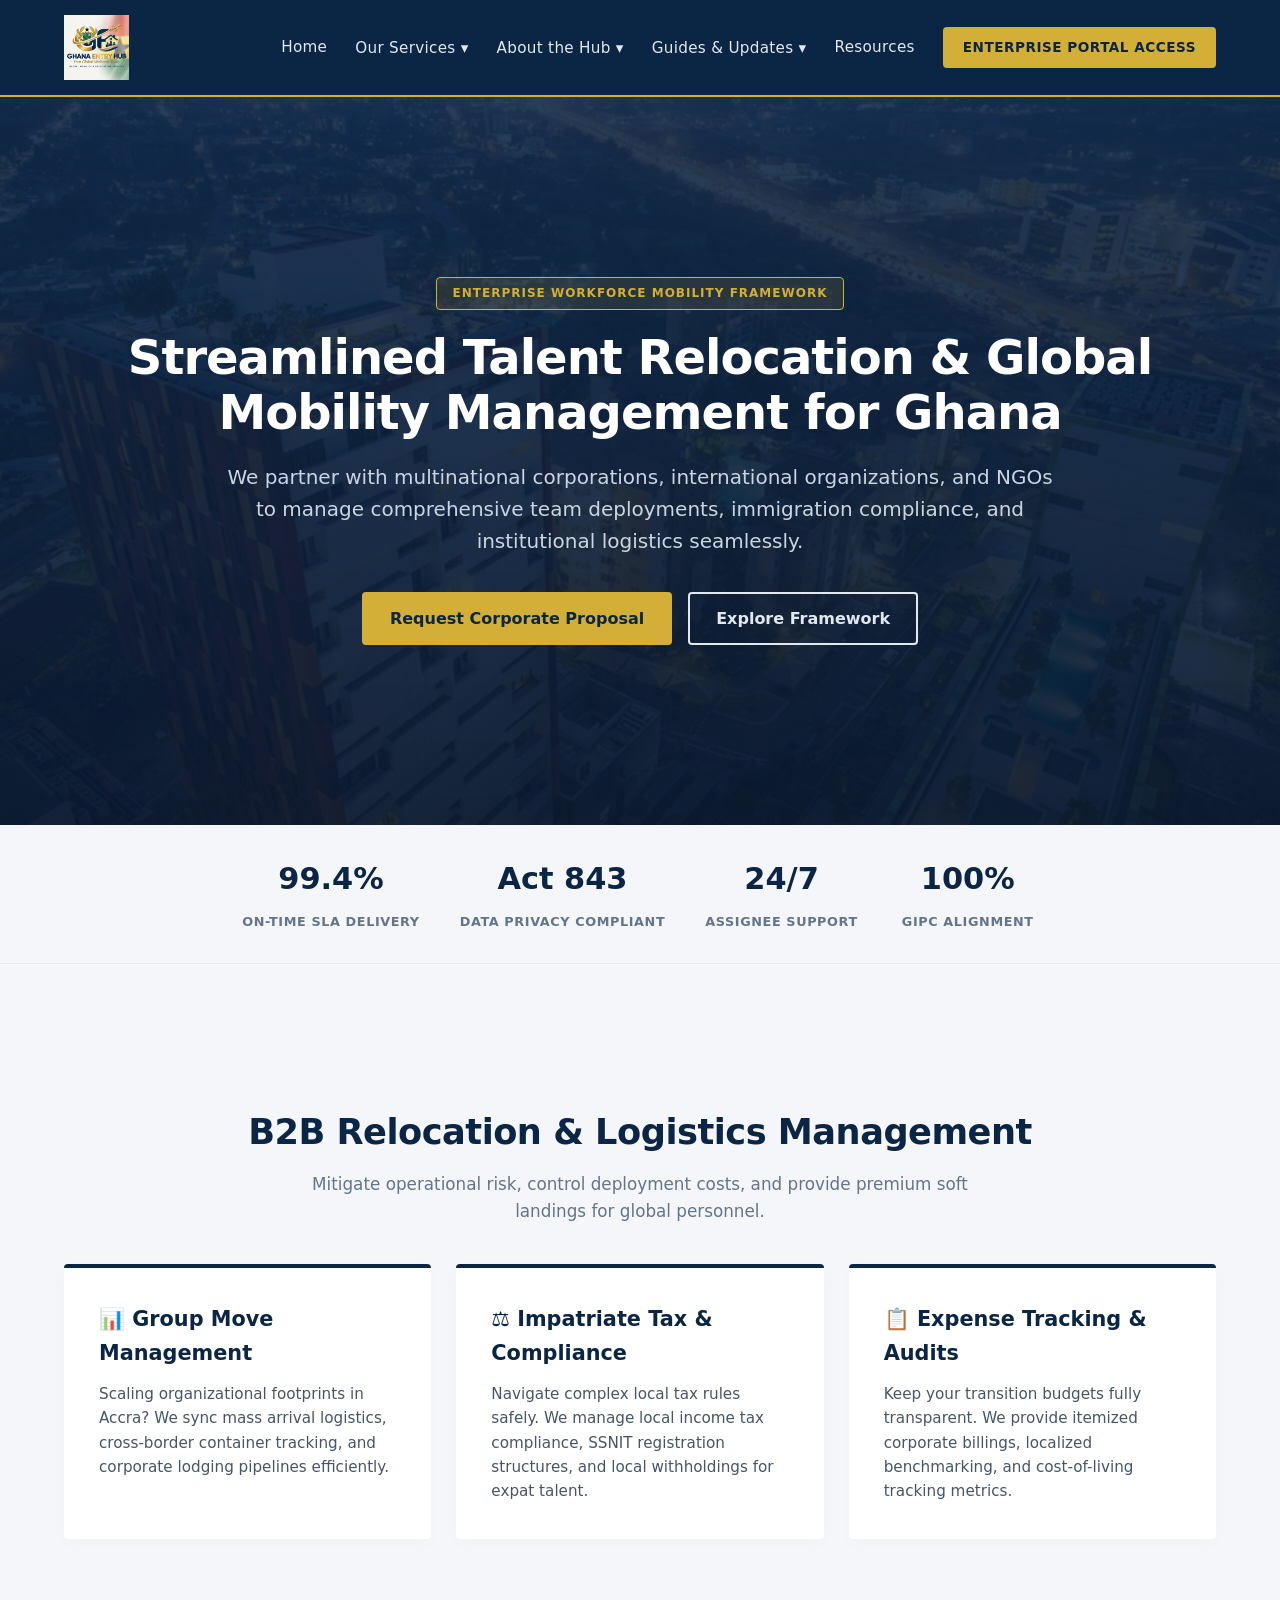
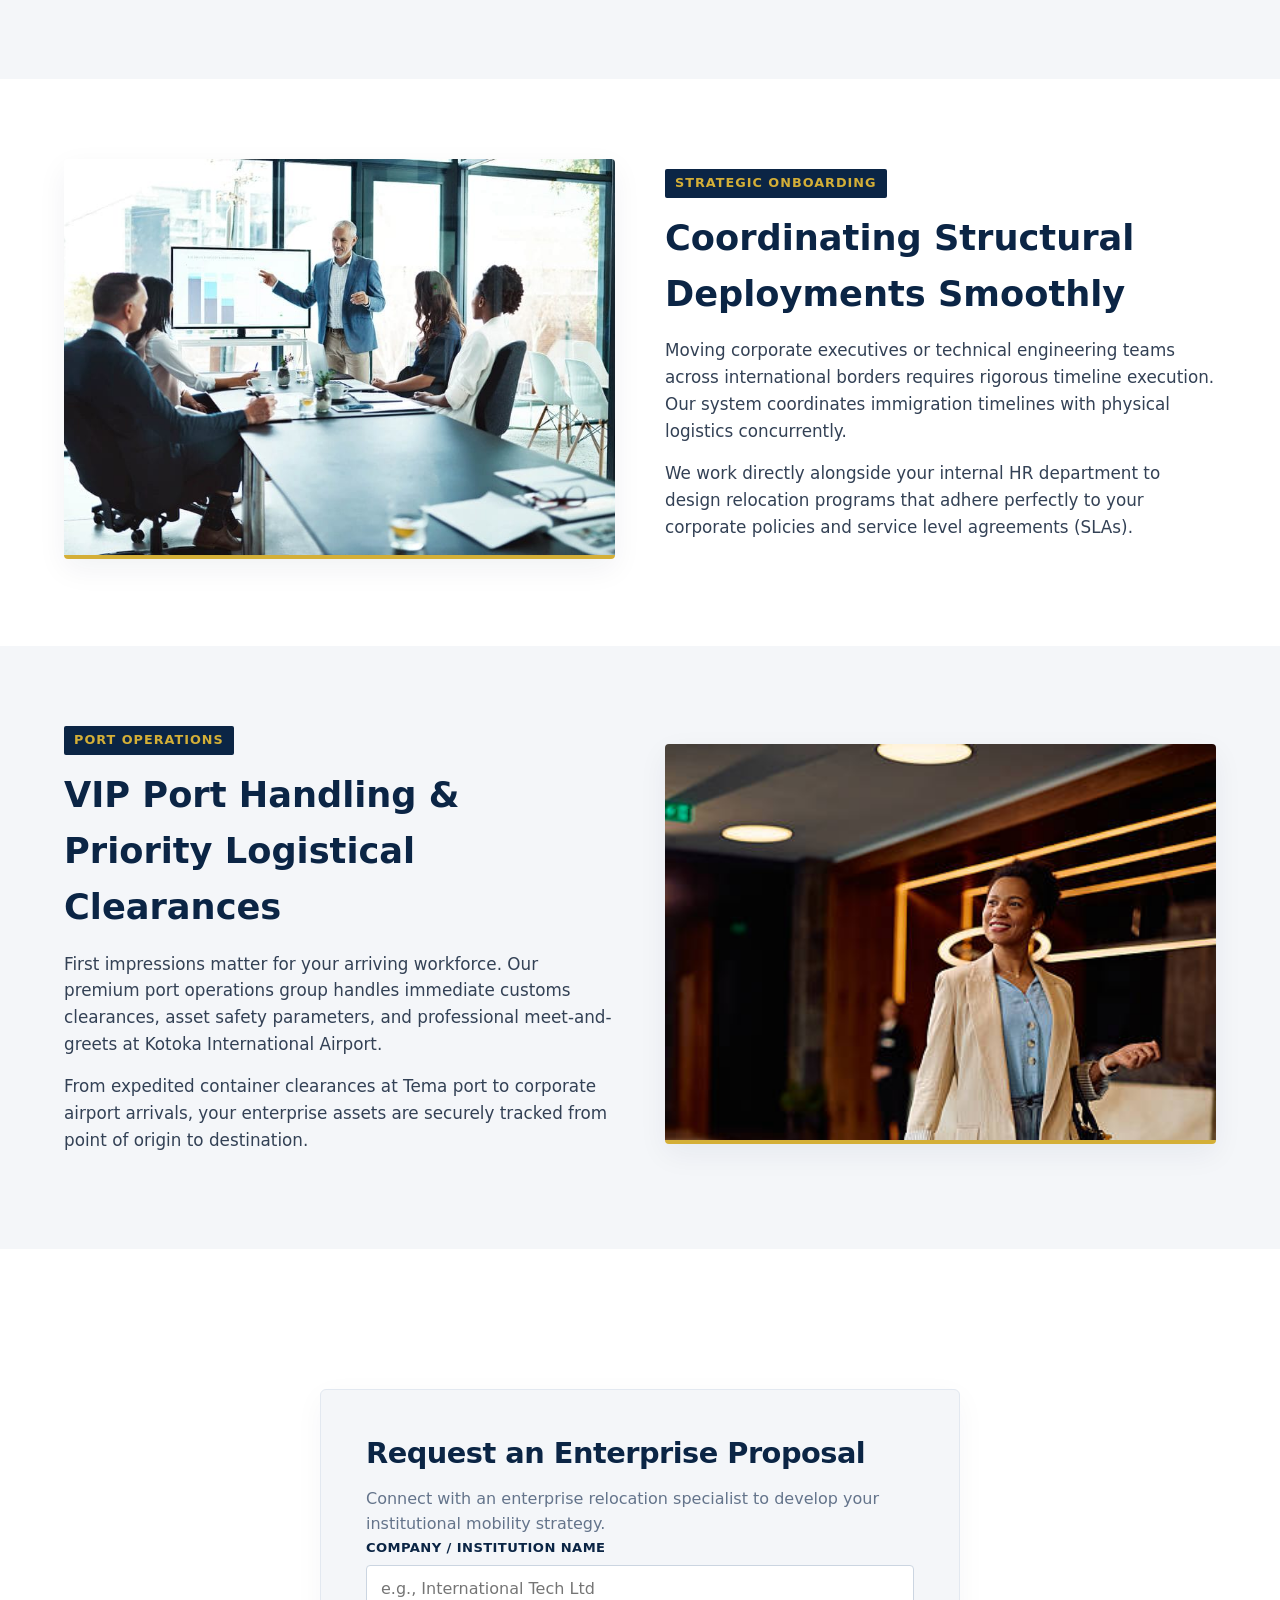
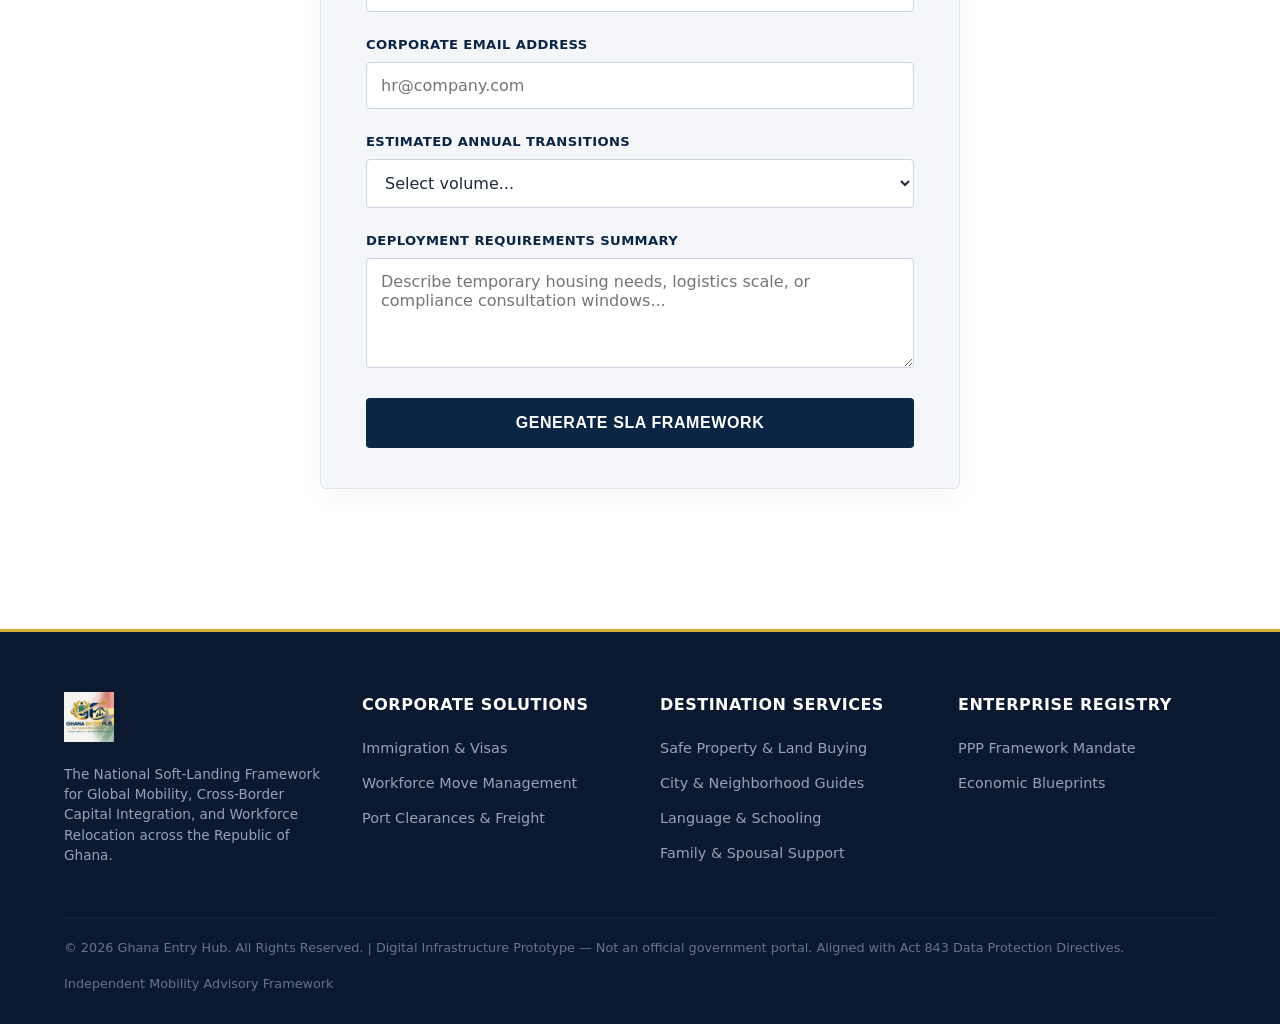
==== commit aa827a67: "Update all pages" ====
--- a/corporate-mobility.html
+++ b/corporate-mobility.html
@@ -361,7 +361,9 @@
     </div>
   </div>
   <div class="footer-bottom">
-    <p>&copy; 2026 Ghana Entry Hub. All Rights Reserved. Aligned with Act 843 Data Protection Directives.</p>
+    <p>&copy; 2026 Ghana Entry Hub. All Rights Reserved. 
+| Digital Infrastructure Prototype — Not an official government portal.
+ Aligned with Act 843 Data Protection Directives.</p>
     <p>Independent Mobility Advisory Framework</p>
   </div>
 </footer>
@@ -413,4 +415,4 @@
 </script>
 
 </body>
-</html>+</html>
